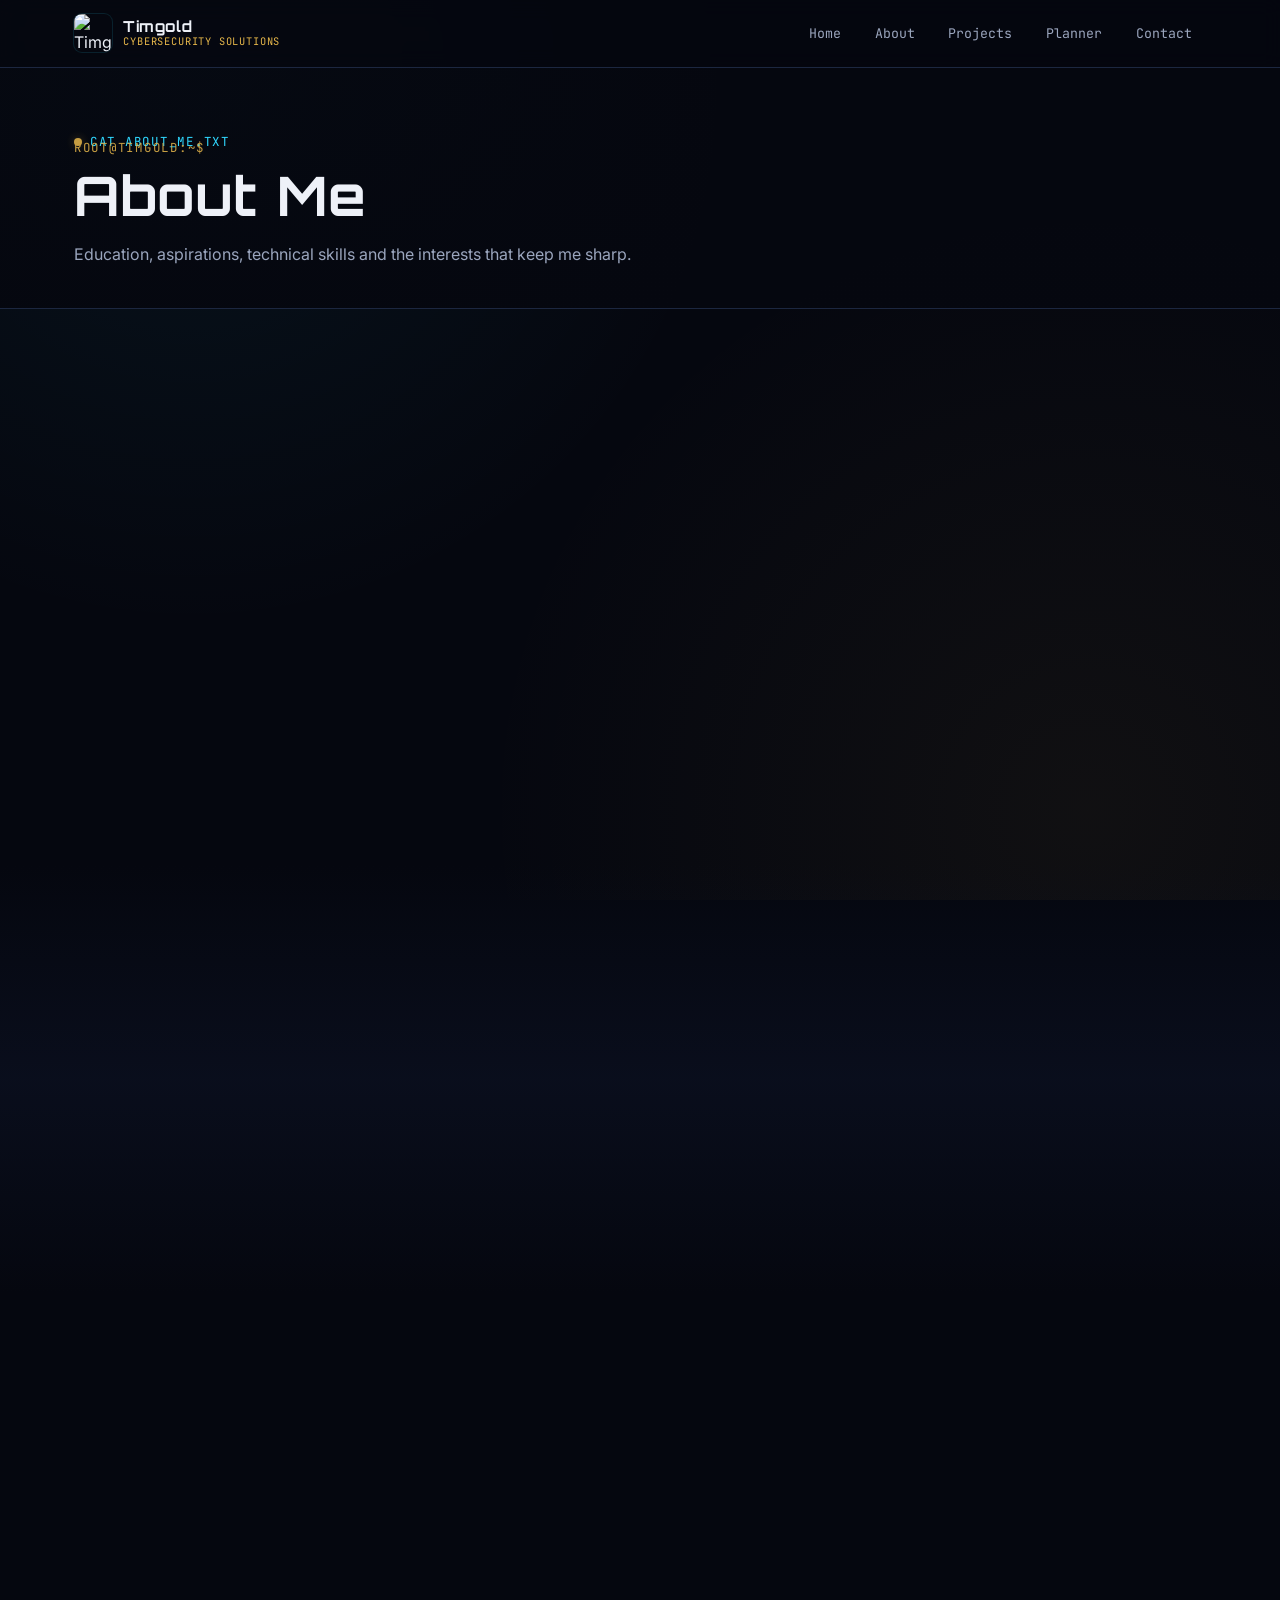
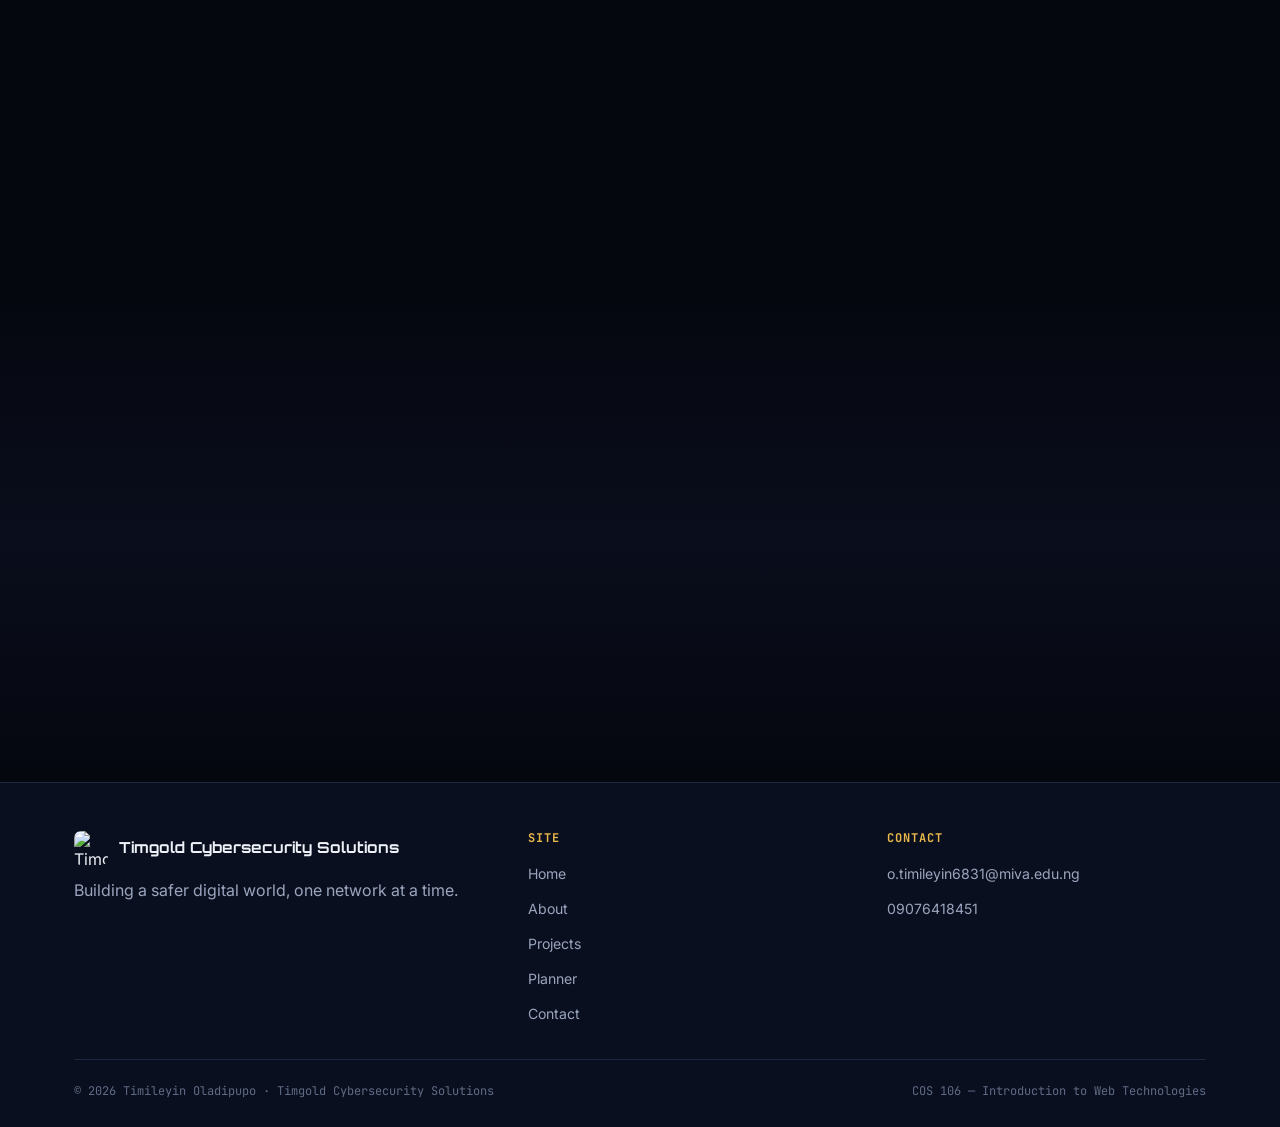
==== about.html @ 7db01d75 "Rename about_1.html to about.html" ====
<!DOCTYPE html>
<html lang="en">
<head>
  <meta charset="UTF-8">
  <meta name="viewport" content="width=device-width, initial-scale=1.0">
  <title>About Me | Timileyin Oladipupo</title>
  <meta name="description" content="Educational background, career aspirations, technical skills and interests of Timileyin Oladipupo.">
  <link rel="stylesheet" href="style.css">
</head>
<body>

  <header class="site-header">
    <nav class="navbar" aria-label="Primary navigation">
      <a href="index.html" class="brand">
        <img src="169227.png" alt="Timgold Cybersecurity Solutions logo">
        <span class="brand-text">
          <strong>Timgold</strong>
          <span>CYBERSECURITY SOLUTIONS</span>
        </span>
      </a>
      <button class="nav-toggle" aria-label="Toggle navigation menu" aria-expanded="false">
        <span></span><span></span><span></span>
      </button>
      <ul class="nav-links">
        <li><a href="index.html">Home</a></li>
        <li><a href="about.html">About</a></li>
        <li><a href="projects.html">Projects</a></li>
        <li><a href="planner.html">Planner</a></li>
        <li><a href="contact.html">Contact</a></li>
      </ul>
    </nav>
  </header>

  <main>

    <section class="page-header">
      <div class="container">
        <p class="eyebrow prompt">cat about_me.txt</p>
        <h1>About Me</h1>
        <p>Education, aspirations, technical skills and the interests that keep me sharp.</p>
      </div>
    </section>

    <!-- ============================= EDUCATION ============================= -->
    <section class="section">
      <div class="container bio-grid">
        <div class="reveal">
          <p class="eyebrow">Background</p>
          <h2>Educational Journey</h2>
          <p>Every certificate and classroom hour has been building toward one goal: mastering the defence of digital systems.</p>
        </div>

        <div class="timeline reveal">
          <div class="timeline-item">
            <span class="date mono">Current</span>
            <h4>Undergraduate — Cybersecurity</h4>
            <p>Studying advanced topics in network defense, system security, digital forensics, and secure system design at university level.</p>
          </div>
          <div class="timeline-item">
            <span class="date mono">Completed</span>
            <h4>Ordinary National Diploma (OND) — Networking and System Security</h4>
            <p>Built a strong foundation in network configuration, system administration, and core security principles before advancing to undergraduate study.</p>
          </div>
          <div class="timeline-item">
            <span class="date mono">Ongoing</span>
            <h4>Independent Practice — Timgold Cybersecurity Solutions</h4>
            <p>Running a personal lab environment to test intrusion detection setups, harden network topologies, and practice ethical hacking techniques.</p>
          </div>
        </div>
      </div>
    </section>

    <!-- ============================= ASPIRATIONS ============================= -->
    <section class="section section-alt">
      <div class="container">
        <div class="card reveal" style="max-width: 820px; margin-inline: auto; text-align:center;">
          <p class="eyebrow" style="justify-content:center;">Looking Ahead</p>
          <h2>Career Aspirations</h2>
          <p>
            My goal is to become a trusted security analyst and network defense specialist — someone
            organisations call on to identify vulnerabilities before attackers do. I'm working toward
            roles in security operations centres (SOCs), penetration testing, and enterprise network
            hardening, with Timgold Cybersecurity Solutions serving as my proving ground for real-world,
            practical skill-building along the way.
          </p>
        </div>
      </div>
    </section>

    <!-- ============================= SKILLS ============================= -->
    <section class="section">
      <div class="container">
        <div class="section-head reveal">
          <p class="eyebrow">Capabilities</p>
          <h2>Technical Skills</h2>
        </div>

        <div class="skill-list reveal" style="max-width: 720px; margin-inline:auto;">
          <div class="skill-row">
            <div class="skill-label"><span>Network Defense</span><span>90%</span></div>
            <div class="skill-track"><div class="skill-fill" data-value="90"></div></div>
          </div>
          <div class="skill-row">
            <div class="skill-label"><span>System Security</span><span>85%</span></div>
            <div class="skill-track"><div class="skill-fill" data-value="85"></div></div>
          </div>
          <div class="skill-row">
            <div class="skill-label"><span>Packet Analysis</span><span>80%</span></div>
            <div class="skill-track"><div class="skill-fill" data-value="80"></div></div>
          </div>
          <div class="skill-row">
            <div class="skill-label"><span>Python</span><span>70%</span></div>
            <div class="skill-track"><div class="skill-fill" data-value="70"></div></div>
          </div>
          <div class="skill-row">
            <div class="skill-label"><span>Network Configuration</span><span>88%</span></div>
            <div class="skill-track"><div class="skill-fill" data-value="88"></div></div>
          </div>
          <div class="skill-row">
            <div class="skill-label"><span>Basic Web Development</span><span>60%</span></div>
            <div class="skill-track"><div class="skill-fill" data-value="60"></div></div>
          </div>
        </div>
      </div>
    </section>

    <!-- ============================= INTERESTS ============================= -->
    <section class="section section-alt">
      <div class="container">
        <div class="section-head reveal">
          <p class="eyebrow">Off The Clock</p>
          <h2>Hobbies &amp; Interests</h2>
          <p>The pursuits that keep my problem-solving instincts sharp outside of coursework.</p>
        </div>

        <div class="interest-grid reveal">
          <div class="interest-card">
            <div class="icon">🚩</div>
            <h4>CTF Challenges</h4>
            <p>Solving Capture-The-Flag puzzles to sharpen exploitation and forensics skills.</p>
          </div>
          <div class="interest-card">
            <div class="icon">🛡️</div>
            <h4>Ethical Hacking</h4>
            <p>Practicing authorized penetration testing on lab environments.</p>
          </div>
          <div class="interest-card">
            <div class="icon">🎮</div>
            <h4>Tech Gaming</h4>
            <p>Strategy and simulation games that reward systems thinking.</p>
          </div>
        </div>
      </div>
    </section>

  </main>

  <footer class="site-footer">
    <div class="container">
      <div class="footer-grid">
        <div class="footer-col">
          <div class="footer-brand">
            <img src="169227.png" alt="Timgold Cybersecurity Solutions logo">
            <strong>Timgold Cybersecurity Solutions</strong>
          </div>
          <p>Building a safer digital world, one network at a time.</p>
        </div>
        <div class="footer-col">
          <h4>Site</h4>
          <ul>
            <li><a href="index.html">Home</a></li>
            <li><a href="about.html">About</a></li>
            <li><a href="projects.html">Projects</a></li>
            <li><a href="planner.html">Planner</a></li>
            <li><a href="contact.html">Contact</a></li>
          </ul>
        </div>
        <div class="footer-col">
          <h4>Contact</h4>
          <ul>
            <li><a href="mailto:o.timileyin6831@miva.edu.ng">o.timileyin6831@miva.edu.ng</a></li>
            <li><a href="tel:09076418451">09076418451</a></li>
          </ul>
        </div>
      </div>
      <div class="footer-bottom">
        <span>&copy; 2026 Timileyin Oladipupo · Timgold Cybersecurity Solutions</span>
        <span>COS 106 — Introduction to Web Technologies</span>
      </div>
    </div>
  </footer>

  <script src="script.js"></script>
</body>
</html>
---- style.css ----
/* ==========================================================================
   TIMGOLD CYBERSECURITY SOLUTIONS — Unified Stylesheet
   Design system: Deep Tech Dark Theme (Navy / Gold / Neon Blue)
   ========================================================================== */

@import url('https://fonts.googleapis.com/css2?family=Orbitron:wght@600;700;800&family=Inter:wght@400;500;600;700&family=JetBrains+Mono:wght@400;500;600&display=swap');

/* --------------------------------------------------------------------------
   1. DESIGN TOKENS
   -------------------------------------------------------------------------- */
:root {
  /* Core palette */
  --bg-deepest:      #05070f;
  --bg-navy:          #0a0f1f;
  --bg-navy-alt:      #0d1428;
  --bg-panel:         #101830;
  --bg-panel-hover:   #141d3a;
  --border-line:      #1c2740;
  --border-line-soft:  rgba(47, 216, 255, 0.12);

  /* Accents */
  --gold:            #e8b84b;
  --gold-bright:     #ffd873;
  --gold-dim:        #8a6e2c;
  --neon-blue:       #2fd8ff;
  --neon-blue-dim:   #1690b8;
  --neon-blue-glow:  rgba(47, 216, 255, 0.35);
  --gold-glow:       rgba(232, 184, 75, 0.35);

  /* Text */
  --text-primary:    #eef1f8;
  --text-secondary:  #9aa5bd;
  --text-muted:      #5f6b85;

  /* Status */
  --success:         #3ddc97;
  --error:           #ff6b6b;

  /* Typography */
  --font-display: 'Orbitron', sans-serif;
  --font-body:    'Inter', -apple-system, BlinkMacSystemFont, sans-serif;
  --font-mono:    'JetBrains Mono', monospace;

  /* Layout */
  --max-width: 1180px;
  --radius-sm: 6px;
  --radius-md: 10px;
  --radius-lg: 16px;
  --transition-fast: 0.18s ease;
  --transition-mid: 0.35s cubic-bezier(0.22, 1, 0.36, 1);
}

/* --------------------------------------------------------------------------
   2. RESET & BASE
   -------------------------------------------------------------------------- */
*, *::before, *::after { box-sizing: border-box; margin: 0; padding: 0; }

html { scroll-behavior: smooth; }

body {
  background-color: var(--bg-deepest);
  color: var(--text-primary);
  font-family: var(--font-body);
  line-height: 1.6;
  min-height: 100vh;
  display: flex;
  flex-direction: column;
  background-image:
    radial-gradient(circle at 15% 10%, rgba(47, 216, 255, 0.06), transparent 40%),
    radial-gradient(circle at 85% 90%, rgba(232, 184, 75, 0.05), transparent 45%);
  background-attachment: fixed;
}

img { max-width: 100%; display: block; }

a { color: inherit; text-decoration: none; }

ul, ol { list-style: none; }

h1, h2, h3, h4 {
  font-family: var(--font-display);
  letter-spacing: 0.02em;
  line-height: 1.25;
}

h1 { font-size: clamp(2rem, 5vw, 3.4rem); }
h2 { font-size: clamp(1.5rem, 3.2vw, 2.2rem); }
h3 { font-size: clamp(1.1rem, 2vw, 1.4rem); }

p { color: var(--text-secondary); }

.mono { font-family: var(--font-mono); }

.eyebrow {
  font-family: var(--font-mono);
  font-size: 0.78rem;
  letter-spacing: 0.14em;
  text-transform: uppercase;
  color: var(--neon-blue);
  display: inline-flex;
  align-items: center;
  gap: 0.5rem;
  margin-bottom: 0.8rem;
}

.eyebrow::before {
  content: '';
  width: 8px;
  height: 8px;
  border-radius: 50%;
  background: var(--gold);
  box-shadow: 0 0 8px var(--gold-glow);
  animation: pulse-dot 2.2s infinite ease-in-out;
}

@keyframes pulse-dot {
  0%, 100% { opacity: 1; transform: scale(1); }
  50% { opacity: 0.5; transform: scale(0.7); }
}

.prompt::before {
  content: 'root@timgold:~$ ';
  color: var(--gold);
  opacity: 0.85;
}

.container {
  width: 100%;
  max-width: var(--max-width);
  margin-inline: auto;
  padding-inline: 1.5rem;
}

.section {
  padding: 5rem 0;
  position: relative;
}

.section-alt {
  background: linear-gradient(180deg, transparent, rgba(16, 24, 48, 0.4), transparent);
}

.section-head {
  margin-bottom: 2.75rem;
  text-align: center;
}

.section-head p {
  max-width: 620px;
  margin-inline: auto;
}

/* --------------------------------------------------------------------------
   3. BUTTONS
   -------------------------------------------------------------------------- */
.btn {
  display: inline-flex;
  align-items: center;
  gap: 0.6rem;
  font-family: var(--font-mono);
  font-size: 0.85rem;
  font-weight: 500;
  letter-spacing: 0.03em;
  padding: 0.85rem 1.7rem;
  border-radius: var(--radius-sm);
  border: 1px solid transparent;
  cursor: pointer;
  transition: transform var(--transition-fast), box-shadow var(--transition-fast), background var(--transition-fast), border-color var(--transition-fast), color var(--transition-fast);
  white-space: nowrap;
}

.btn:active { transform: translateY(1px); }

.btn-primary {
  background: linear-gradient(135deg, var(--gold), var(--gold-bright));
  color: #16110a;
}

.btn-primary:hover {
  box-shadow: 0 0 22px var(--gold-glow);
  transform: translateY(-2px);
}

.btn-outline {
  background: transparent;
  border-color: var(--neon-blue-dim);
  color: var(--neon-blue);
}

.btn-outline:hover {
  border-color: var(--neon-blue);
  box-shadow: 0 0 18px var(--neon-blue-glow);
  transform: translateY(-2px);
}

.btn-ghost {
  background: rgba(255, 255, 255, 0.03);
  border-color: var(--border-line);
  color: var(--text-secondary);
}

.btn-ghost:hover {
  color: var(--text-primary);
  border-color: var(--text-muted);
}

.btn-block { width: 100%; justify-content: center; }
.btn-sm { padding: 0.5rem 1rem; font-size: 0.75rem; }

/* --------------------------------------------------------------------------
   4. NAVIGATION
   -------------------------------------------------------------------------- */
.site-header {
  position: sticky;
  top: 0;
  z-index: 100;
  background: rgba(5, 7, 15, 0.85);
  backdrop-filter: blur(10px);
  border-bottom: 1px solid var(--border-line);
}

.navbar {
  max-width: var(--max-width);
  margin-inline: auto;
  padding: 0.9rem 1.5rem;
  display: flex;
  align-items: center;
  justify-content: space-between;
  gap: 1rem;
  position: relative;
}

.brand {
  display: flex;
  align-items: center;
  gap: 0.7rem;
}

.brand img {
  width: 38px;
  height: 38px;
  border-radius: 8px;
  object-fit: cover;
  box-shadow: 0 0 0 1px var(--border-line-soft);
}

.brand-text {
  display: flex;
  flex-direction: column;
  line-height: 1.1;
}

.brand-text strong {
  font-family: var(--font-display);
  font-size: 0.95rem;
  color: var(--text-primary);
  letter-spacing: 0.03em;
}

.brand-text span {
  font-family: var(--font-mono);
  font-size: 0.65rem;
  color: var(--gold);
  letter-spacing: 0.08em;
}

.nav-toggle {
  display: none;
  background: none;
  border: 1px solid var(--border-line);
  border-radius: var(--radius-sm);
  color: var(--text-primary);
  width: 42px;
  height: 38px;
  cursor: pointer;
  flex-direction: column;
  align-items: center;
  justify-content: center;
  gap: 4px;
}

.nav-toggle span {
  width: 18px;
  height: 2px;
  background: var(--neon-blue);
  transition: transform var(--transition-fast), opacity var(--transition-fast);
}

.nav-links {
  display: flex;
  align-items: center;
  gap: 0.3rem;
  font-family: var(--font-mono);
  font-size: 0.83rem;
}

.nav-links a {
  padding: 0.5rem 0.9rem;
  border-radius: var(--radius-sm);
  color: var(--text-secondary);
  position: relative;
  transition: color var(--transition-fast), background var(--transition-fast);
}

.nav-links a:hover {
  color: var(--text-primary);
  background: rgba(47, 216, 255, 0.06);
}

.nav-links a.active {
  color: var(--neon-blue);
}

.nav-links a.active::after {
  content: '';
  position: absolute;
  left: 0.9rem;
  right: 0.9rem;
  bottom: 0.15rem;
  height: 2px;
  background: linear-gradient(90deg, var(--neon-blue), var(--gold));
  border-radius: 2px;
}

/* --------------------------------------------------------------------------
   5. HERO
   -------------------------------------------------------------------------- */
.hero {
  position: relative;
  overflow: hidden;
  padding: 4.5rem 0 5rem;
  border-bottom: 1px solid var(--border-line);
}

.hero-bg {
  position: absolute;
  inset: 0;
  background-image:
    linear-gradient(180deg, rgba(5,7,15,0.75), rgba(5,7,15,0.94) 70%, var(--bg-deepest) 100%),
    url('169229.png');
  background-size: cover;
  background-position: center;
  opacity: 0.9;
  z-index: 0;
}

.hero-inner {
  position: relative;
  z-index: 1;
  display: grid;
  grid-template-columns: 1.15fr 0.85fr;
  gap: 3rem;
  align-items: center;
}

.hero h1 {
  margin-bottom: 1.1rem;
}

.hero h1 .accent { color: var(--gold); }
.hero h1 .accent-blue { color: var(--neon-blue); }

.hero-lead {
  font-size: 1.05rem;
  max-width: 540px;
  margin-bottom: 2rem;
}

.hero-actions {
  display: flex;
  gap: 1rem;
  flex-wrap: wrap;
}

.hero-photo-wrap {
  position: relative;
  justify-self: center;
}

.hero-photo-frame {
  width: min(320px, 100%);
  aspect-ratio: 4 / 5;
  border-radius: var(--radius-lg);
  padding: 6px;
  background: linear-gradient(160deg, var(--gold), var(--neon-blue-dim));
  box-shadow: 0 20px 60px rgba(0,0,0,0.55);
}

.hero-photo-frame img {
  width: 100%;
  height: 100%;
  object-fit: cover;
  border-radius: calc(var(--radius-lg) - 6px);
  background: var(--bg-panel);
}

.hero-tag {
  position: absolute;
  bottom: -14px;
  left: 50%;
  transform: translateX(-50%);
  background: var(--bg-panel);
  border: 1px solid var(--border-line-soft);
  padding: 0.5rem 1.1rem;
  border-radius: 999px;
  font-family: var(--font-mono);
  font-size: 0.72rem;
  color: var(--neon-blue);
  white-space: nowrap;
  box-shadow: 0 6px 20px rgba(0,0,0,0.4);
}

/* --------------------------------------------------------------------------
   6. CARDS / GRIDS
   -------------------------------------------------------------------------- */
.card {
  background: var(--bg-panel);
  border: 1px solid var(--border-line);
  border-radius: var(--radius-md);
  padding: 1.8rem;
  transition: transform var(--transition-mid), border-color var(--transition-fast), box-shadow var(--transition-mid);
}

.card:hover {
  transform: translateY(-6px);
  border-color: var(--neon-blue-dim);
  box-shadow: 0 16px 40px rgba(0,0,0,0.4), 0 0 0 1px var(--border-line-soft);
}

.grid-2 { display: grid; grid-template-columns: repeat(2, 1fr); gap: 1.6rem; }
.grid-3 { display: grid; grid-template-columns: repeat(3, 1fr); gap: 1.6rem; }
.grid-4 { display: grid; grid-template-columns: repeat(4, 1fr); gap: 1.4rem; }

/* Bio / About */
.bio-grid {
  display: grid;
  grid-template-columns: 0.9fr 1.1fr;
  gap: 3rem;
  align-items: start;
}

.timeline {
  border-left: 2px solid var(--border-line);
  padding-left: 1.6rem;
  display: flex;
  flex-direction: column;
  gap: 1.8rem;
}

.timeline-item { position: relative; }

.timeline-item::before {
  content: '';
  position: absolute;
  left: -1.85rem;
  top: 0.3rem;
  width: 10px;
  height: 10px;
  border-radius: 50%;
  background: var(--gold);
  box-shadow: 0 0 10px var(--gold-glow);
}

.timeline-item .date {
  font-family: var(--font-mono);
  font-size: 0.75rem;
  color: var(--neon-blue);
  letter-spacing: 0.05em;
}

.timeline-item h4 { margin: 0.3rem 0 0.3rem; }

/* Skills */
.skill-list { display: flex; flex-direction: column; gap: 1.3rem; }

.skill-row .skill-label {
  display: flex;
  justify-content: space-between;
  font-family: var(--font-mono);
  font-size: 0.8rem;
  margin-bottom: 0.4rem;
  color: var(--text-secondary);
}

.skill-track {
  height: 8px;
  border-radius: 999px;
  background: var(--bg-navy-alt);
  border: 1px solid var(--border-line);
  overflow: hidden;
}

.skill-fill {
  height: 100%;
  border-radius: 999px;
  background: linear-gradient(90deg, var(--neon-blue-dim), var(--neon-blue));
  width: 0%;
  transition: width 1.1s cubic-bezier(0.22, 1, 0.36, 1);
  box-shadow: 0 0 10px var(--neon-blue-glow);
}

.interest-grid { display: grid; grid-template-columns: repeat(3, 1fr); gap: 1.2rem; margin-top: 1rem; }

.interest-card {
  text-align: center;
  padding: 1.6rem 1rem;
  border: 1px dashed var(--border-line);
  border-radius: var(--radius-md);
  transition: border-color var(--transition-fast), transform var(--transition-fast);
}

.interest-card:hover { border-color: var(--gold-dim); transform: translateY(-4px); }

.interest-card .icon { font-size: 1.8rem; margin-bottom: 0.6rem; }

/* Project Cards */
.project-card { display: flex; flex-direction: column; gap: 1rem; }

.project-thumb {
  width: 100%;
  aspect-ratio: 16 / 10;
  border-radius: var(--radius-sm);
  background: linear-gradient(135deg, var(--bg-navy-alt), var(--bg-panel-hover));
  border: 1px solid var(--border-line);
  display: flex;
  align-items: center;
  justify-content: center;
  position: relative;
  overflow: hidden;
}

.project-thumb::before {
  content: '';
  position: absolute;
  inset: 0;
  background-image:
    linear-gradient(rgba(47,216,255,0.06) 1px, transparent 1px),
    linear-gradient(90deg, rgba(47,216,255,0.06) 1px, transparent 1px);
  background-size: 22px 22px;
}

.project-thumb span {
  position: relative;
  font-family: var(--font-mono);
  font-size: 2.2rem;
  color: var(--neon-blue-dim);
  opacity: 0.7;
}

.project-tags { display: flex; flex-wrap: wrap; gap: 0.5rem; }

.tag {
  font-family: var(--font-mono);
  font-size: 0.68rem;
  padding: 0.28rem 0.65rem;
  border-radius: 999px;
  border: 1px solid var(--border-line);
  color: var(--text-secondary);
  letter-spacing: 0.03em;
}

.project-links { display: flex; gap: 0.8rem; margin-top: 0.4rem; }

/* --------------------------------------------------------------------------
   7. PLANNER
   -------------------------------------------------------------------------- */
.planner-stats {
  display: grid;
  grid-template-columns: repeat(3, 1fr);
  gap: 1.2rem;
  margin-bottom: 2rem;
}

.stat-card {
  background: var(--bg-panel);
  border: 1px solid var(--border-line);
  border-radius: var(--radius-md);
  padding: 1.2rem 1.4rem;
  text-align: center;
}

.stat-card .num {
  font-family: var(--font-display);
  font-size: 2rem;
  color: var(--gold);
}

.stat-card .label {
  font-family: var(--font-mono);
  font-size: 0.72rem;
  color: var(--text-secondary);
  letter-spacing: 0.06em;
  text-transform: uppercase;
}

.task-form {
  display: grid;
  grid-template-columns: 1.4fr 1fr 0.8fr auto;
  gap: 0.9rem;
  background: var(--bg-panel);
  border: 1px solid var(--border-line);
  padding: 1.4rem;
  border-radius: var(--radius-md);
  margin-bottom: 2rem;
  align-items: end;
}

.field { display: flex; flex-direction: column; gap: 0.4rem; }

.field label {
  font-family: var(--font-mono);
  font-size: 0.7rem;
  color: var(--text-muted);
  letter-spacing: 0.06em;
  text-transform: uppercase;
}

input, select, textarea {
  background: var(--bg-navy-alt);
  border: 1px solid var(--border-line);
  border-radius: var(--radius-sm);
  color: var(--text-primary);
  padding: 0.7rem 0.9rem;
  font-family: var(--font-body);
  font-size: 0.9rem;
  transition: border-color var(--transition-fast), box-shadow var(--transition-fast);
  width: 100%;
}

input:focus, select:focus, textarea:focus {
  outline: none;
  border-color: var(--neon-blue);
  box-shadow: 0 0 0 3px rgba(47, 216, 255, 0.12);
}

.task-columns {
  display: grid;
  grid-template-columns: 1fr 1fr;
  gap: 1.6rem;
}

.task-col {
  background: var(--bg-panel);
  border: 1px solid var(--border-line);
  border-radius: var(--radius-md);
  padding: 1.3rem;
  min-height: 220px;
}

.task-col h3 {
  display: flex;
  align-items: center;
  gap: 0.6rem;
  margin-bottom: 1rem;
  font-size: 1rem;
}

.task-col h3 .dot {
  width: 9px; height: 9px; border-radius: 50%;
}

.task-col.pending h3 .dot { background: var(--gold); box-shadow: 0 0 8px var(--gold-glow); }
.task-col.done h3 .dot { background: var(--success); box-shadow: 0 0 8px rgba(61,220,151,0.4); }

.task-list { display: flex; flex-direction: column; gap: 0.7rem; }

.task-item {
  display: flex;
  align-items: flex-start;
  gap: 0.8rem;
  background: var(--bg-navy-alt);
  border: 1px solid var(--border-line);
  border-radius: var(--radius-sm);
  padding: 0.8rem 0.9rem;
  animation: slide-in 0.3s ease;
}

@keyframes slide-in {
  from { opacity: 0; transform: translateY(-6px); }
  to { opacity: 1; transform: translateY(0); }
}

.task-item .check-btn {
  width: 20px;
  height: 20px;
  border-radius: 5px;
  border: 1px solid var(--border-line);
  background: transparent;
  flex-shrink: 0;
  margin-top: 0.15rem;
  cursor: pointer;
  color: var(--success);
  display: flex;
  align-items: center;
  justify-content: center;
  font-size: 0.7rem;
  transition: border-color var(--transition-fast), background var(--transition-fast);
}

.task-item .check-btn:hover { border-color: var(--success); }

.task-info { flex: 1; min-width: 0; }

.task-info .t-title {
  font-weight: 600;
  font-size: 0.92rem;
  word-break: break-word;
}

.task-info .t-meta {
  font-family: var(--font-mono);
  font-size: 0.7rem;
  color: var(--text-muted);
  margin-top: 0.25rem;
  display: flex;
  gap: 0.7rem;
  flex-wrap: wrap;
}

.priority-badge {
  padding: 0.1rem 0.5rem;
  border-radius: 999px;
  border: 1px solid var(--border-line);
}

.priority-high { color: var(--error); border-color: rgba(255,107,107,0.4); }
.priority-medium { color: var(--gold); border-color: var(--gold-dim); }
.priority-low { color: var(--neon-blue); border-color: var(--neon-blue-dim); }

.task-item.completed .t-title {
  text-decoration: line-through;
  color: var(--text-muted);
}

.task-item .del-btn {
  background: none;
  border: none;
  color: var(--text-muted);
  cursor: pointer;
  font-size: 1rem;
  padding: 0.2rem 0.4rem;
  border-radius: var(--radius-sm);
  transition: color var(--transition-fast), background var(--transition-fast);
}

.task-item .del-btn:hover { color: var(--error); background: rgba(255,107,107,0.08); }

.empty-state {
  text-align: center;
  color: var(--text-muted);
  font-family: var(--font-mono);
  font-size: 0.82rem;
  padding: 1.6rem 0.5rem;
}

/* --------------------------------------------------------------------------
   8. CONTACT FORM
   -------------------------------------------------------------------------- */
.contact-grid {
  display: grid;
  grid-template-columns: 1fr 1.2fr;
  gap: 3rem;
  align-items: start;
}

.contact-info-card {
  background: var(--bg-panel);
  border: 1px solid var(--border-line);
  border-radius: var(--radius-md);
  padding: 1.8rem;
  display: flex;
  flex-direction: column;
  gap: 1.4rem;
}

.info-row { display: flex; align-items: flex-start; gap: 0.9rem; }

.info-row .icon-box {
  width: 40px; height: 40px;
  border-radius: var(--radius-sm);
  background: rgba(47,216,255,0.08);
  border: 1px solid var(--border-line-soft);
  display: flex; align-items: center; justify-content: center;
  color: var(--neon-blue);
  flex-shrink: 0;
  font-family: var(--font-mono);
}

.info-row .label {
  font-family: var(--font-mono);
  font-size: 0.7rem;
  text-transform: uppercase;
  letter-spacing: 0.06em;
  color: var(--text-muted);
}

.info-row .value { color: var(--text-primary); font-weight: 500; }

.contact-form-panel {
  background: var(--bg-panel);
  border: 1px solid var(--border-line);
  border-radius: var(--radius-md);
  padding: 2rem;
}

.form-row { display: grid; grid-template-columns: 1fr 1fr; gap: 1rem; }

.field-error {
  font-family: var(--font-mono);
  font-size: 0.72rem;
  color: var(--error);
  min-height: 1rem;
  margin-top: 0.3rem;
  display: block;
}

input.invalid, textarea.invalid { border-color: var(--error); box-shadow: 0 0 0 3px rgba(255,107,107,0.1); }
input.valid, textarea.valid { border-color: var(--success); }

#formStatus {
  margin-top: 1.2rem;
  padding: 0.9rem 1.1rem;
  border-radius: var(--radius-sm);
  font-family: var(--font-mono);
  font-size: 0.85rem;
  display: none;
}

#formStatus.show { display: block; animation: slide-in 0.3s ease; }
#formStatus.success { background: rgba(61,220,151,0.08); border: 1px solid rgba(61,220,151,0.35); color: var(--success); }
#formStatus.error { background: rgba(255,107,107,0.08); border: 1px solid rgba(255,107,107,0.35); color: var(--error); }

/* --------------------------------------------------------------------------
   9. FOOTER
   -------------------------------------------------------------------------- */
.site-footer {
  margin-top: auto;
  border-top: 1px solid var(--border-line);
  background: var(--bg-navy);
  padding: 3rem 0 1.6rem;
}

.footer-grid {
  display: grid;
  grid-template-columns: 1.3fr 1fr 1fr;
  gap: 2.5rem;
  padding-bottom: 2rem;
}

.footer-brand { display: flex; align-items: center; gap: 0.7rem; margin-bottom: 0.8rem; }
.footer-brand img { width: 34px; height: 34px; border-radius: 7px; }
.footer-brand strong { font-family: var(--font-display); font-size: 0.95rem; }

.footer-col h4 {
  font-family: var(--font-mono);
  font-size: 0.75rem;
  text-transform: uppercase;
  letter-spacing: 0.08em;
  color: var(--gold);
  margin-bottom: 0.9rem;
}

.footer-col ul { display: flex; flex-direction: column; gap: 0.6rem; }
.footer-col a { color: var(--text-secondary); font-size: 0.88rem; transition: color var(--transition-fast); }
.footer-col a:hover { color: var(--neon-blue); }

.footer-bottom {
  border-top: 1px solid var(--border-line);
  padding-top: 1.4rem;
  display: flex;
  justify-content: space-between;
  align-items: center;
  flex-wrap: wrap;
  gap: 0.6rem;
  font-family: var(--font-mono);
  font-size: 0.75rem;
  color: var(--text-muted);
}

/* --------------------------------------------------------------------------
   10. PAGE HEADER (inner pages)
   -------------------------------------------------------------------------- */
.page-header {
  padding: 3.2rem 0 2.5rem;
  border-bottom: 1px solid var(--border-line);
  background:
    linear-gradient(180deg, rgba(5,7,15,0.8), rgba(5,7,15,0.95)),
    url('169229.png') center/cover;
}

.page-header .eyebrow { margin-bottom: 0.6rem; }
.page-header p { max-width: 600px; margin-top: 0.8rem; }

/* --------------------------------------------------------------------------
   11. UTILITIES / ANIMATIONS
   -------------------------------------------------------------------------- */
.reveal {
  opacity: 0;
  transform: translateY(16px);
  transition: opacity 0.6s ease, transform 0.6s ease;
}

.reveal.is-visible { opacity: 1; transform: translateY(0); }

@media (prefers-reduced-motion: reduce) {
  *, *::before, *::after {
    animation-duration: 0.001ms !important;
    animation-iteration-count: 1 !important;
    transition-duration: 0.001ms !important;
    scroll-behavior: auto !important;
  }
}

/* --------------------------------------------------------------------------
   12. RESPONSIVE
   -------------------------------------------------------------------------- */
@media (max-width: 960px) {
  .hero-inner { grid-template-columns: 1fr; }
  .hero-photo-wrap { order: -1; }
  .bio-grid { grid-template-columns: 1fr; }
  .grid-3 { grid-template-columns: repeat(2, 1fr); }
  .grid-4 { grid-template-columns: repeat(2, 1fr); }
  .contact-grid { grid-template-columns: 1fr; }
  .task-columns { grid-template-columns: 1fr; }
  .footer-grid { grid-template-columns: 1fr 1fr; }
  .interest-grid { grid-template-columns: repeat(2, 1fr); }
}

@media (max-width: 720px) {
  .nav-toggle { display: flex; }
  .nav-links {
    position: absolute;
    top: 100%;
    left: 0;
    right: 0;
    background: var(--bg-navy);
    border-bottom: 1px solid var(--border-line);
    flex-direction: column;
    align-items: stretch;
    padding: 0.8rem 1.2rem 1.2rem;
    display: none;
    gap: 0.2rem;
  }
  .nav-links.open { display: flex; }
  .nav-links a { padding: 0.8rem 0.6rem; }

  .task-form { grid-template-columns: 1fr; }
  .form-row { grid-template-columns: 1fr; }
  .planner-stats { grid-template-columns: 1fr 1fr; }
  .grid-2, .grid-3, .grid-4 { grid-template-columns: 1fr; }
  .footer-grid { grid-template-columns: 1fr; }
  .footer-bottom { flex-direction: column; text-align: center; }
  .interest-grid { grid-template-columns: 1fr; }
}

@media (max-width: 480px) {
  .section { padding: 3.2rem 0; }
  .hero { padding: 3rem 0 3.5rem; }
}
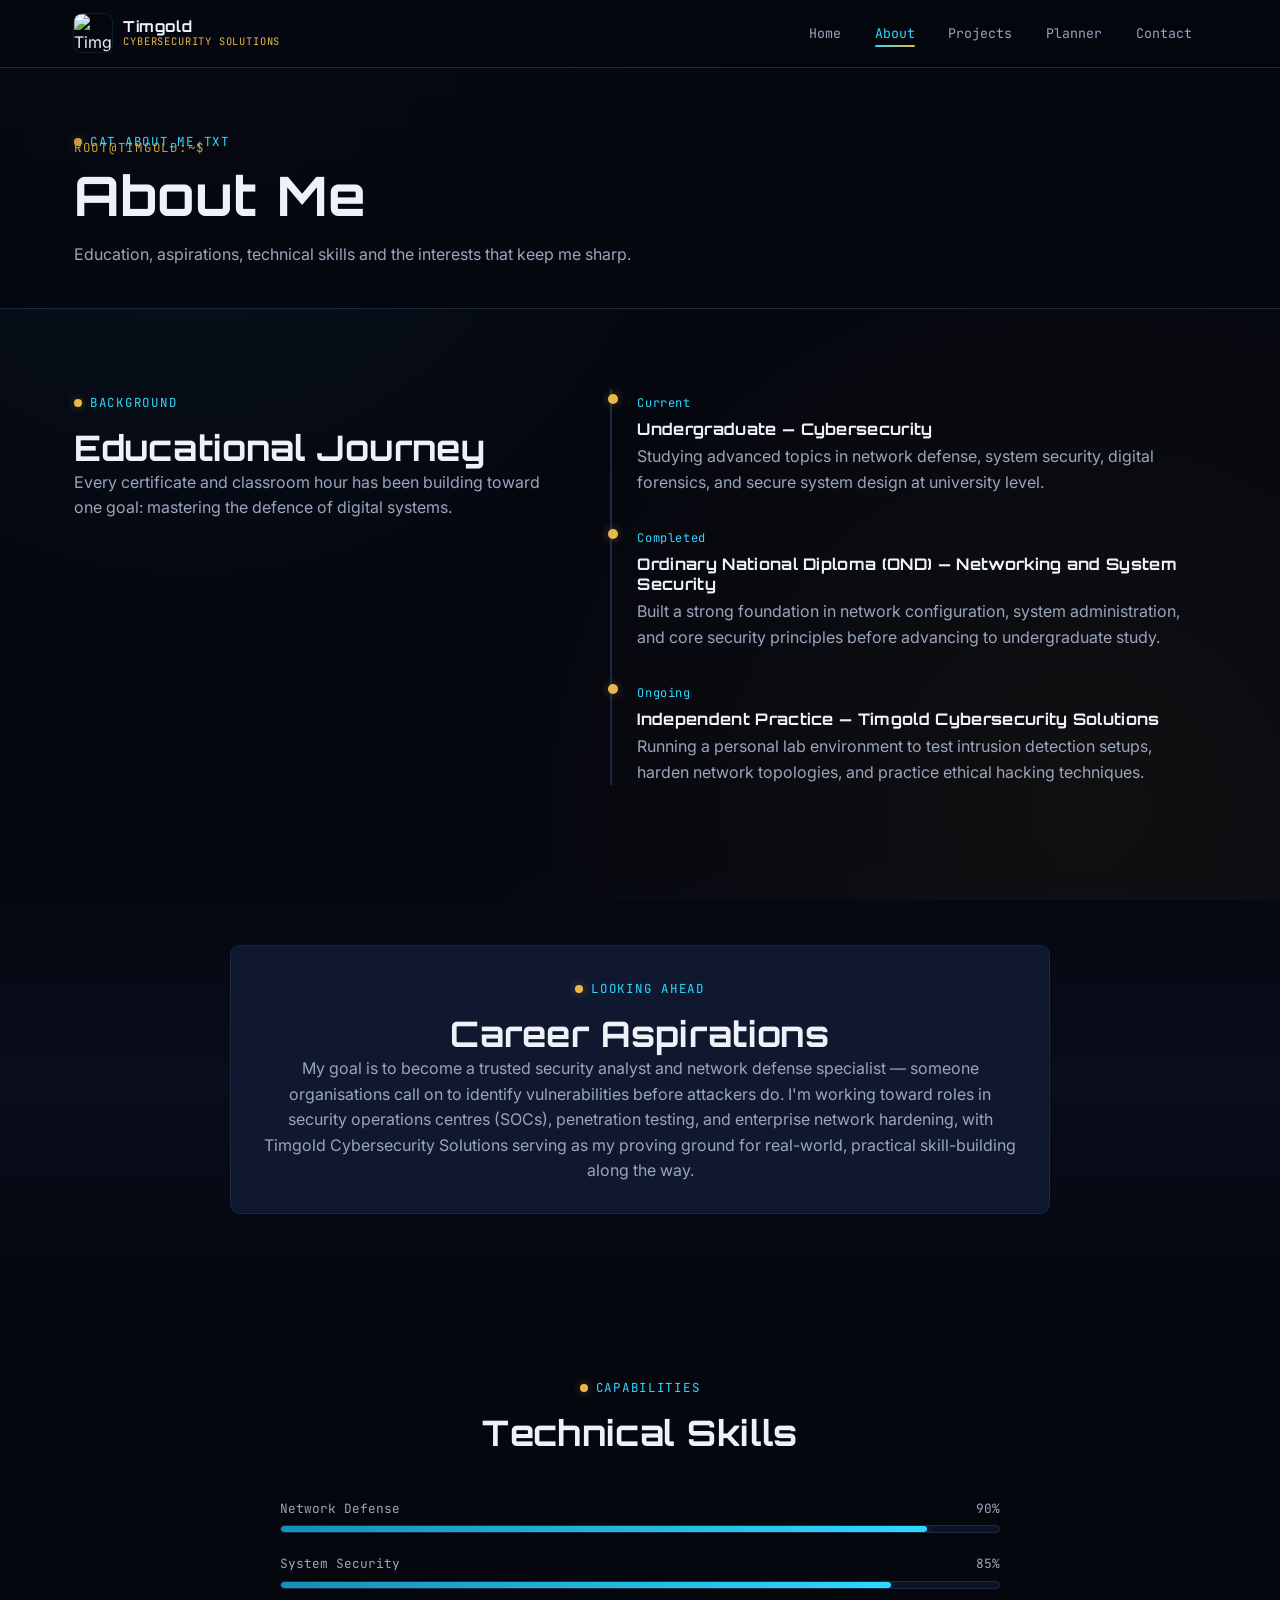
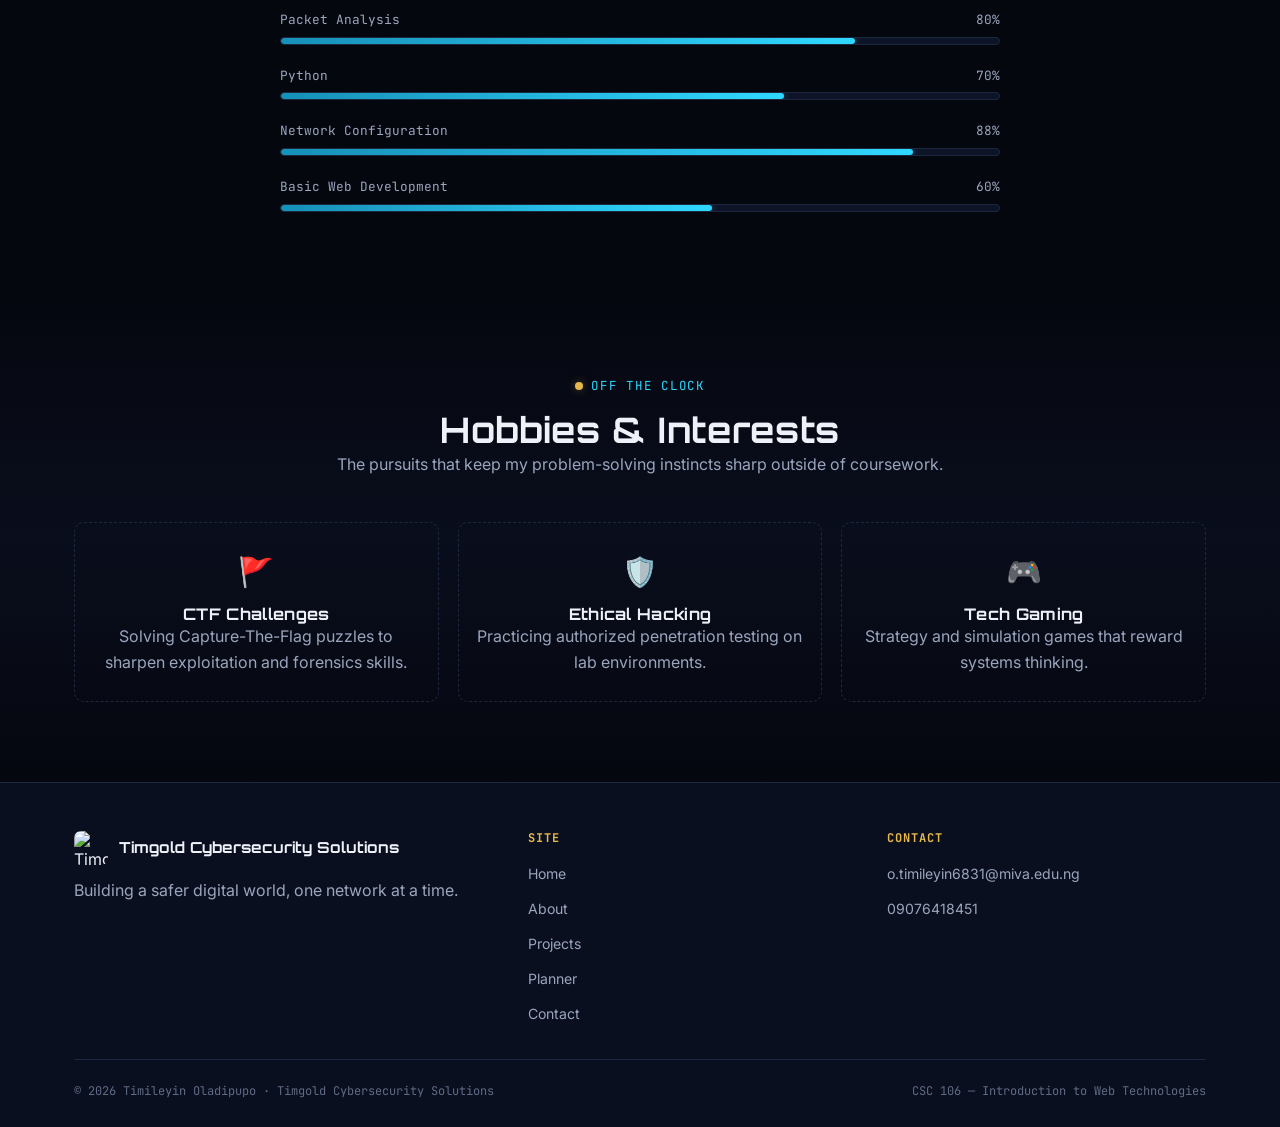
==== commit 1b3ac394: "Update logo image source and footer text" ====
--- a/about.html
+++ b/about.html
@@ -12,7 +12,7 @@
   <header class="site-header">
     <nav class="navbar" aria-label="Primary navigation">
       <a href="index.html" class="brand">
-        <img src="169227.png" alt="Timgold Cybersecurity Solutions logo">
+        <img src="images/logo.jpeg" alt="Timgold Cybersecurity Solutions logo">
         <span class="brand-text">
           <strong>Timgold</strong>
           <span>CYBERSECURITY SOLUTIONS</span>
@@ -160,7 +160,7 @@
       <div class="footer-grid">
         <div class="footer-col">
           <div class="footer-brand">
-            <img src="169227.png" alt="Timgold Cybersecurity Solutions logo">
+            <img src="images/logo.jpeg" alt="Timgold Cybersecurity Solutions logo">
             <strong>Timgold Cybersecurity Solutions</strong>
           </div>
           <p>Building a safer digital world, one network at a time.</p>
@@ -185,7 +185,7 @@
       </div>
       <div class="footer-bottom">
         <span>&copy; 2026 Timileyin Oladipupo · Timgold Cybersecurity Solutions</span>
-        <span>COS 106 — Introduction to Web Technologies</span>
+        <span>CSC 106 — Introduction to Web Technologies</span>
       </div>
     </div>
   </footer>
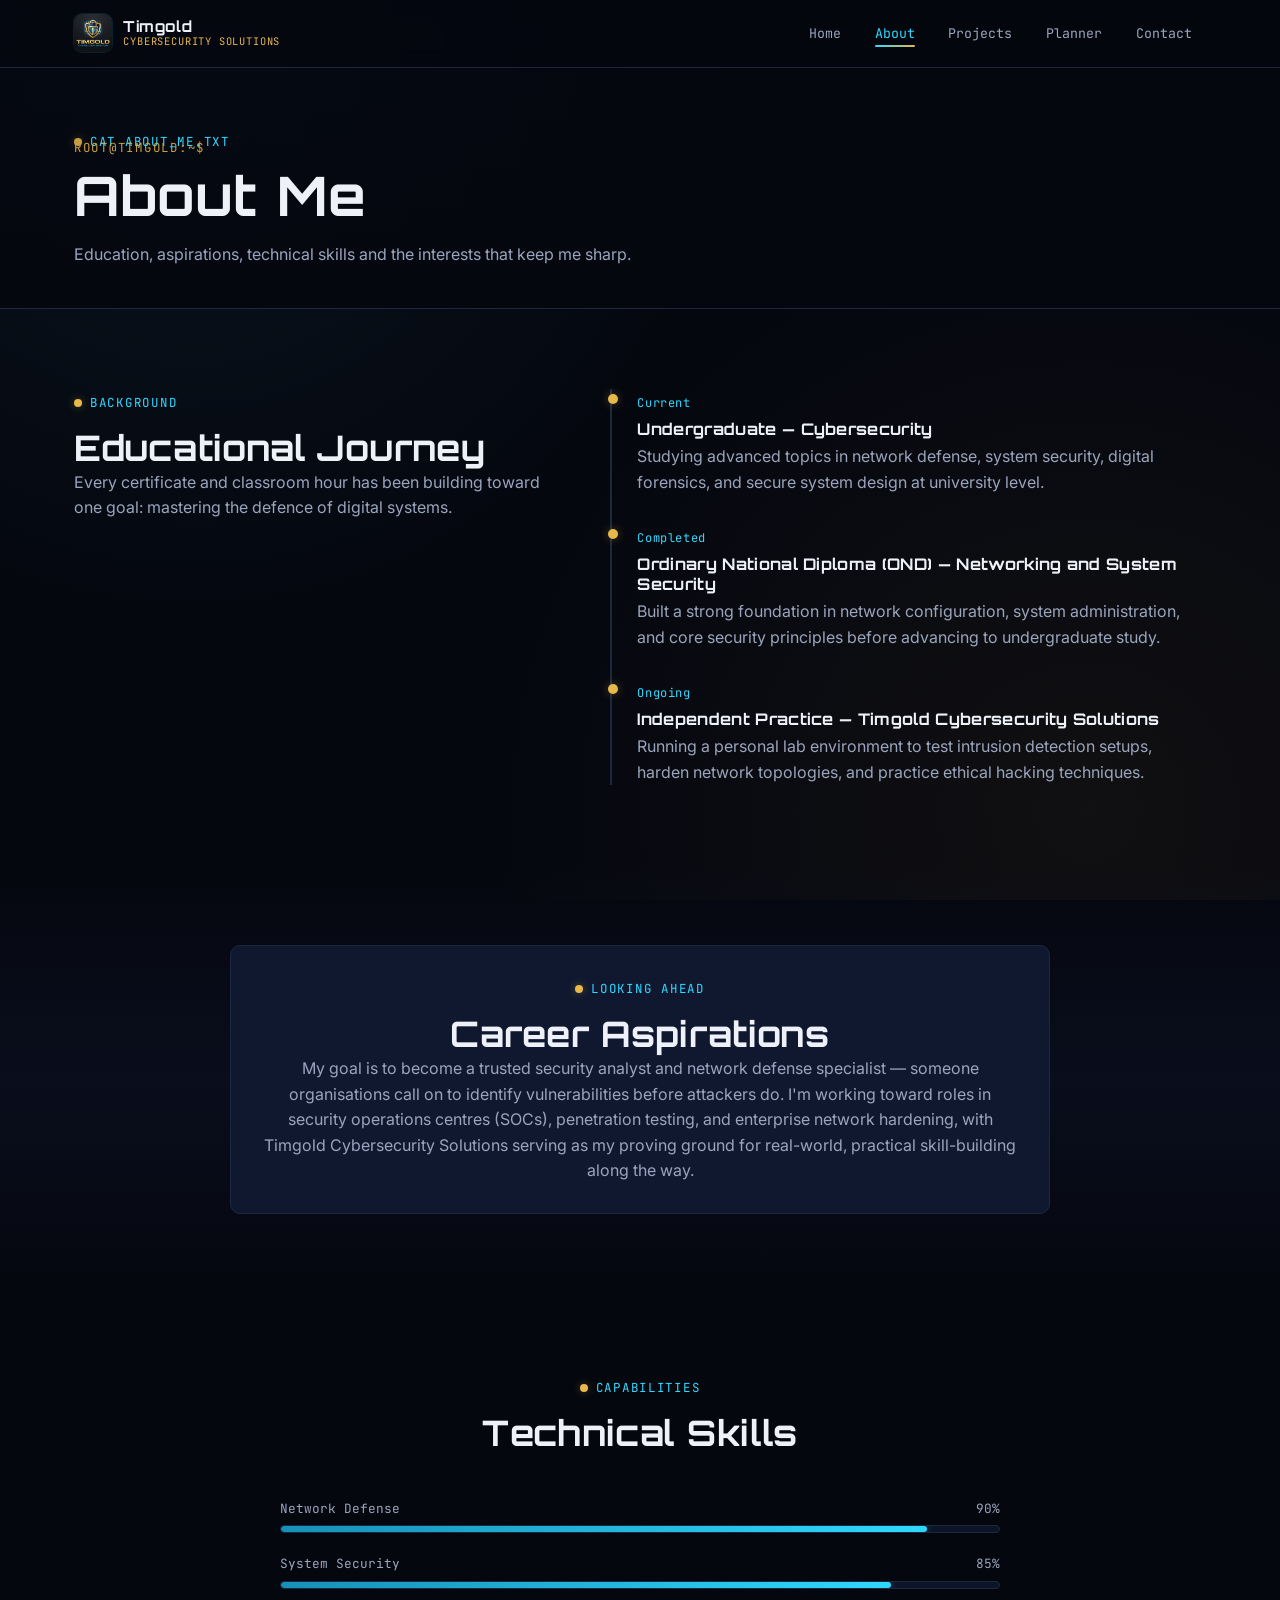
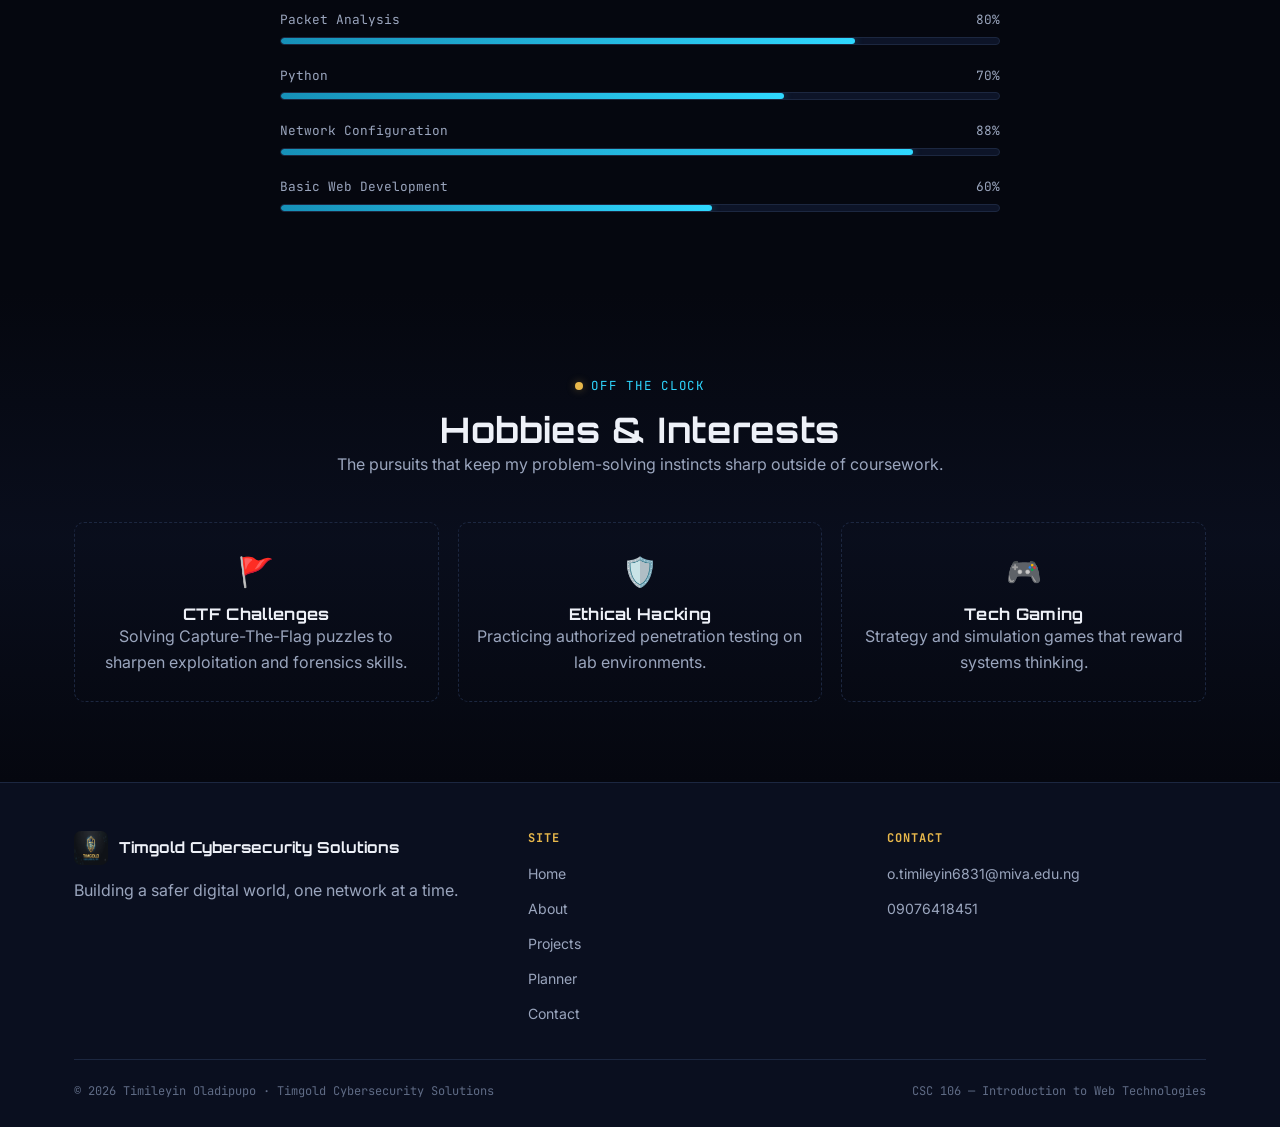
==== commit 6d83213c: "Update about.html" ====
--- a/about.html
+++ b/about.html
@@ -12,7 +12,7 @@
   <header class="site-header">
     <nav class="navbar" aria-label="Primary navigation">
       <a href="index.html" class="brand">
-        <img src="images/logo.jpeg" alt="Timgold Cybersecurity Solutions logo">
+        <img src="image/logo.jpeg" alt="Timgold Cybersecurity Solutions logo">
         <span class="brand-text">
           <strong>Timgold</strong>
           <span>CYBERSECURITY SOLUTIONS</span>
@@ -160,7 +160,7 @@
       <div class="footer-grid">
         <div class="footer-col">
           <div class="footer-brand">
-            <img src="images/logo.jpeg" alt="Timgold Cybersecurity Solutions logo">
+            <img src="image/logo.jpeg" alt="Timgold Cybersecurity Solutions logo">
             <strong>Timgold Cybersecurity Solutions</strong>
           </div>
           <p>Building a safer digital world, one network at a time.</p>
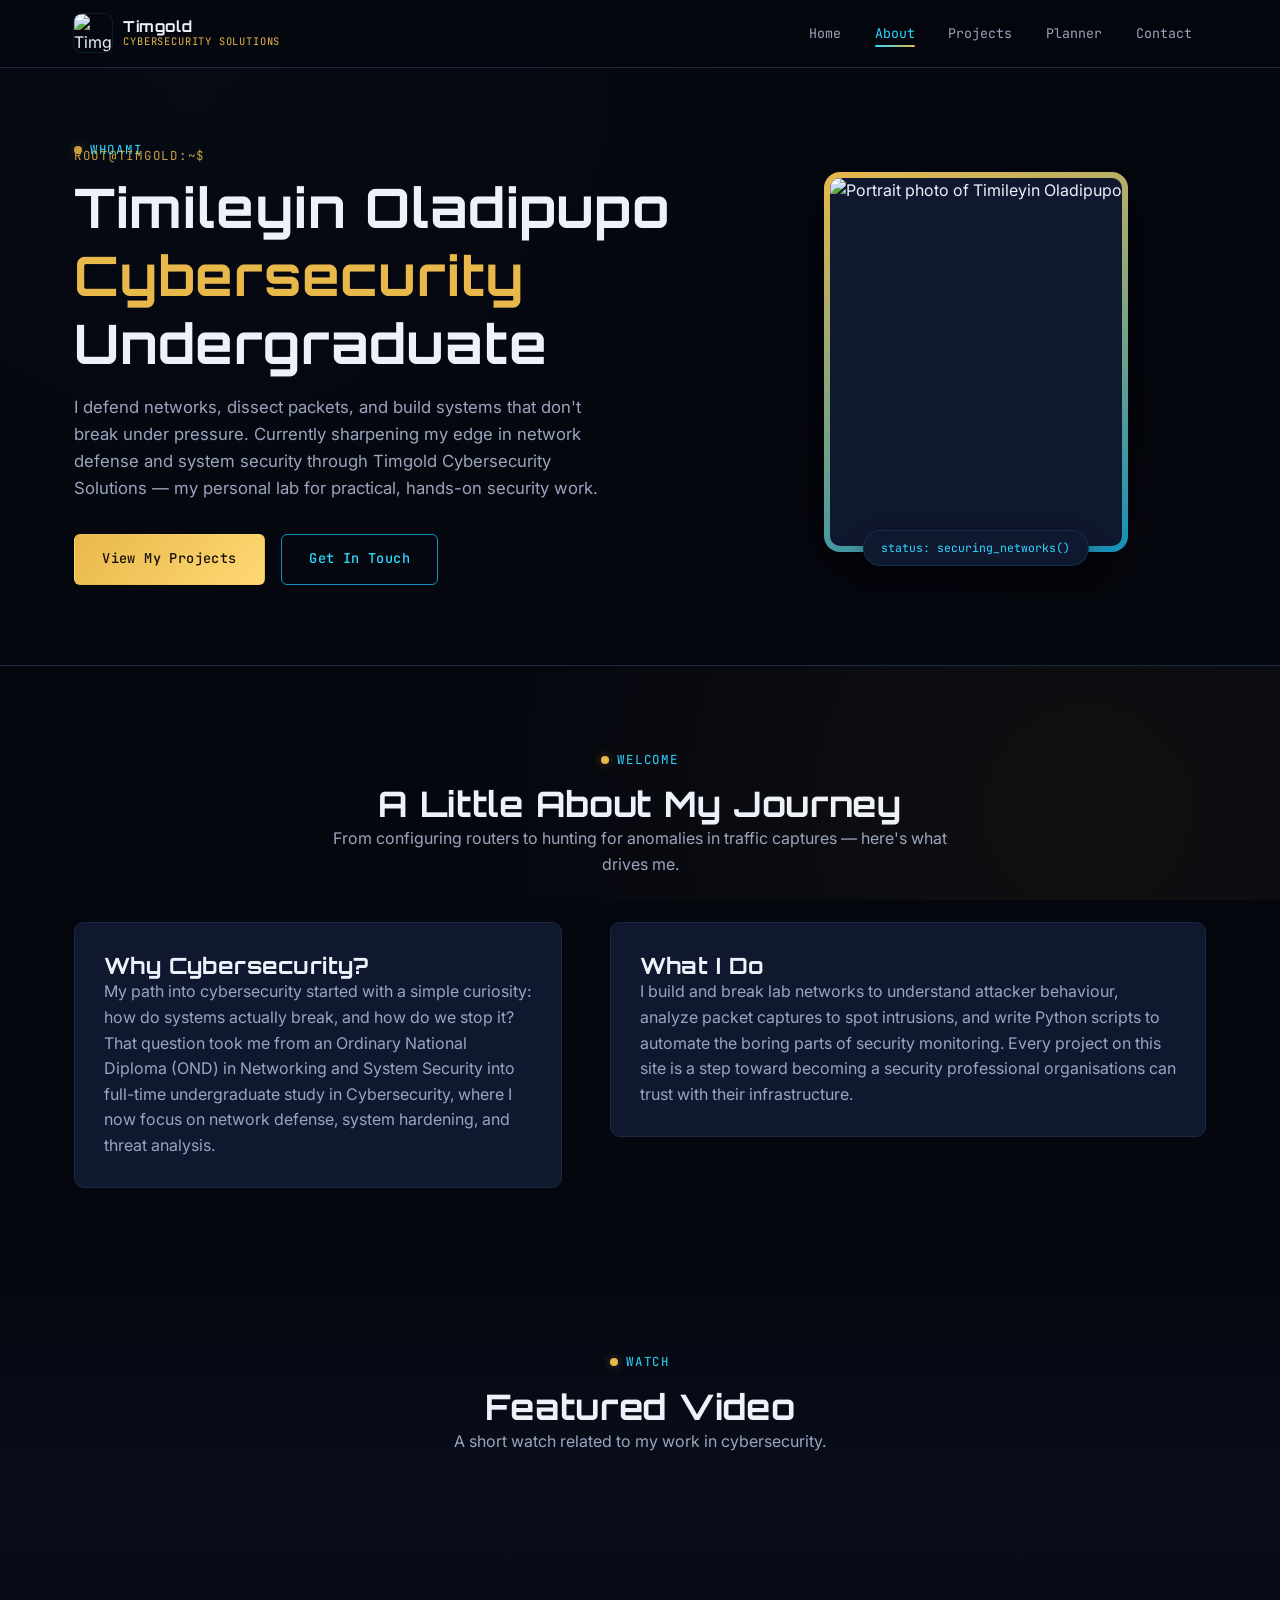
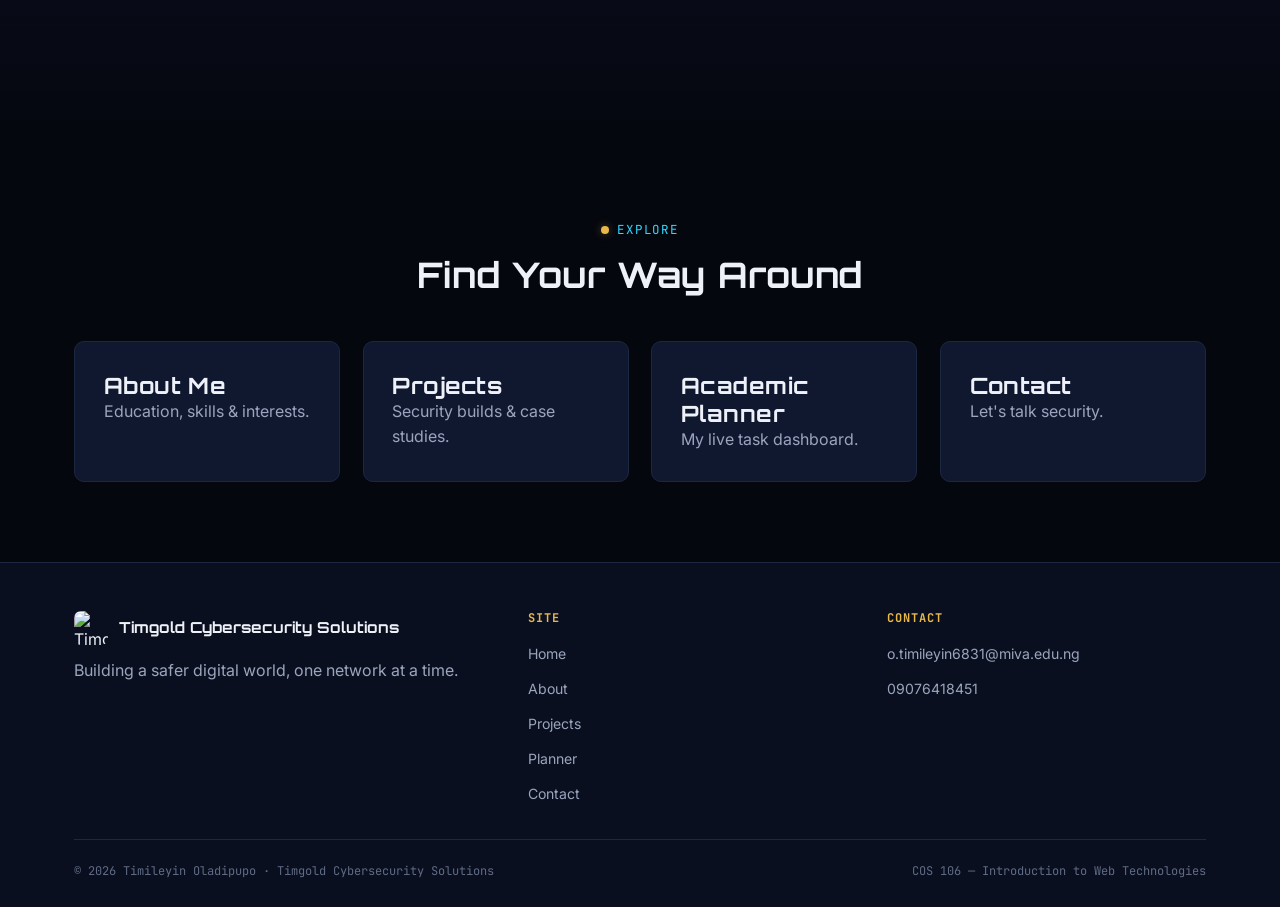
==== commit 26f71275: "Revise about.html for SEO and content updates Updated the title and meta description for better SEO " ====
--- a/about.html
+++ b/about.html
@@ -3,8 +3,8 @@
 <head>
   <meta charset="UTF-8">
   <meta name="viewport" content="width=device-width, initial-scale=1.0">
-  <title>About Me | Timileyin Oladipupo</title>
-  <meta name="description" content="Educational background, career aspirations, technical skills and interests of Timileyin Oladipupo.">
+  <title>Timileyin Oladipupo | Timgold Cybersecurity Solutions</title>
+  <meta name="description" content="Portfolio of Timileyin Oladipupo — Cybersecurity undergraduate specializing in network defense, packet analysis and system security.">
   <link rel="stylesheet" href="style.css">
 </head>
 <body>
@@ -12,7 +12,7 @@
   <header class="site-header">
     <nav class="navbar" aria-label="Primary navigation">
       <a href="index.html" class="brand">
-        <img src="image/logo.jpeg" alt="Timgold Cybersecurity Solutions logo">
+        <img src="169227.png" alt="Timgold Cybersecurity Solutions logo">
         <span class="brand-text">
           <strong>Timgold</strong>
           <span>CYBERSECURITY SOLUTIONS</span>
@@ -33,122 +33,113 @@
 
   <main>
 
-    <section class="page-header">
-      <div class="container">
-        <p class="eyebrow prompt">cat about_me.txt</p>
-        <h1>About Me</h1>
-        <p>Education, aspirations, technical skills and the interests that keep me sharp.</p>
-      </div>
-    </section>
-
-    <!-- ============================= EDUCATION ============================= -->
-    <section class="section">
-      <div class="container bio-grid">
-        <div class="reveal">
-          <p class="eyebrow">Background</p>
-          <h2>Educational Journey</h2>
-          <p>Every certificate and classroom hour has been building toward one goal: mastering the defence of digital systems.</p>
+    <!-- ============================= HERO ============================= -->
+    <section class="hero">
+      <div class="hero-bg" aria-hidden="true"></div>
+      <div class="container hero-inner">
+        <div class="hero-content">
+          <p class="eyebrow prompt">whoami</p>
+          <h1>Timileyin Oladipupo<br><span class="accent">Cybersecurity</span> Undergraduate</h1>
+          <p class="hero-lead">
+            I defend networks, dissect packets, and build systems that don't break under pressure.
+            Currently sharpening my edge in network defense and system security through
+            <span class="accent-blue">Timgold Cybersecurity Solutions</span> — my personal lab
+            for practical, hands-on security work.
+          </p>
+          <div class="hero-actions">
+            <a href="projects.html" class="btn btn-primary">View My Projects</a>
+            <a href="contact.html" class="btn btn-outline">Get In Touch</a>
+          </div>
         </div>
-
-        <div class="timeline reveal">
-          <div class="timeline-item">
-            <span class="date mono">Current</span>
-            <h4>Undergraduate — Cybersecurity</h4>
-            <p>Studying advanced topics in network defense, system security, digital forensics, and secure system design at university level.</p>
+        <div class="hero-photo-wrap">
+          <div class="hero-photo-frame">
+            <img src="141619.png" alt="Portrait photo of Timileyin Oladipupo">
           </div>
-          <div class="timeline-item">
-            <span class="date mono">Completed</span>
-            <h4>Ordinary National Diploma (OND) — Networking and System Security</h4>
-            <p>Built a strong foundation in network configuration, system administration, and core security principles before advancing to undergraduate study.</p>
-          </div>
-          <div class="timeline-item">
-            <span class="date mono">Ongoing</span>
-            <h4>Independent Practice — Timgold Cybersecurity Solutions</h4>
-            <p>Running a personal lab environment to test intrusion detection setups, harden network topologies, and practice ethical hacking techniques.</p>
-          </div>
+          <div class="hero-tag mono">status: securing_networks()</div>
         </div>
       </div>
     </section>
 
-    <!-- ============================= ASPIRATIONS ============================= -->
-    <section class="section section-alt">
+    <!-- ============================= WELCOME / BIO ============================= -->
+    <section class="section" id="welcome">
       <div class="container">
-        <div class="card reveal" style="max-width: 820px; margin-inline: auto; text-align:center;">
-          <p class="eyebrow" style="justify-content:center;">Looking Ahead</p>
-          <h2>Career Aspirations</h2>
-          <p>
-            My goal is to become a trusted security analyst and network defense specialist — someone
-            organisations call on to identify vulnerabilities before attackers do. I'm working toward
-            roles in security operations centres (SOCs), penetration testing, and enterprise network
-            hardening, with Timgold Cybersecurity Solutions serving as my proving ground for real-world,
-            practical skill-building along the way.
-          </p>
+        <div class="section-head reveal">
+          <p class="eyebrow">Welcome</p>
+          <h2>A Little About My Journey</h2>
+          <p>From configuring routers to hunting for anomalies in traffic captures — here's what drives me.</p>
+        </div>
+
+        <div class="bio-grid">
+          <article class="card reveal">
+            <h3>Why Cybersecurity?</h3>
+            <p>
+              My path into cybersecurity started with a simple curiosity: how do systems actually break,
+              and how do we stop it? That question took me from an Ordinary National Diploma (OND) in
+              Networking and System Security into full-time undergraduate study in Cybersecurity, where
+              I now focus on network defense, system hardening, and threat analysis.
+            </p>
+          </article>
+
+          <article class="card reveal">
+            <h3>What I Do</h3>
+            <p>
+              I build and break lab networks to understand attacker behaviour, analyze packet captures
+              to spot intrusions, and write Python scripts to automate the boring parts of security
+              monitoring. Every project on this site is a step toward becoming a security professional
+              organisations can trust with their infrastructure.
+            </p>
+          </article>
         </div>
       </div>
     </section>
 
-    <!-- ============================= SKILLS ============================= -->
-    <section class="section">
+    <!-- ============================= FEATURED VIDEO ============================= -->
+    <section class="section section-alt">
       <div class="container">
         <div class="section-head reveal">
-          <p class="eyebrow">Capabilities</p>
-          <h2>Technical Skills</h2>
+          <p class="eyebrow">Watch</p>
+          <h2>Featured Video</h2>
+          <p>A short watch related to my work in cybersecurity.</p>
         </div>
 
-        <div class="skill-list reveal" style="max-width: 720px; margin-inline:auto;">
-          <div class="skill-row">
-            <div class="skill-label"><span>Network Defense</span><span>90%</span></div>
-            <div class="skill-track"><div class="skill-fill" data-value="90"></div></div>
-          </div>
-          <div class="skill-row">
-            <div class="skill-label"><span>System Security</span><span>85%</span></div>
-            <div class="skill-track"><div class="skill-fill" data-value="85"></div></div>
-          </div>
-          <div class="skill-row">
-            <div class="skill-label"><span>Packet Analysis</span><span>80%</span></div>
-            <div class="skill-track"><div class="skill-fill" data-value="80"></div></div>
-          </div>
-          <div class="skill-row">
-            <div class="skill-label"><span>Python</span><span>70%</span></div>
-            <div class="skill-track"><div class="skill-fill" data-value="70"></div></div>
-          </div>
-          <div class="skill-row">
-            <div class="skill-label"><span>Network Configuration</span><span>88%</span></div>
-            <div class="skill-track"><div class="skill-fill" data-value="88"></div></div>
-          </div>
-          <div class="skill-row">
-            <div class="skill-label"><span>Basic Web Development</span><span>60%</span></div>
-            <div class="skill-track"><div class="skill-fill" data-value="60"></div></div>
-          </div>
+        <div class="video-wrap reveal">
+          <iframe
+            src="https://www.youtube.com/embed/wMnxQvSuAfg"
+            title="Featured video"
+            frameborder="0"
+            allow="accelerometer; autoplay; clipboard-write; encrypted-media; gyroscope; picture-in-picture; web-share"
+            referrerpolicy="strict-origin-when-cross-origin"
+            allowfullscreen>
+          </iframe>
         </div>
       </div>
     </section>
 
-    <!-- ============================= INTERESTS ============================= -->
-    <section class="section section-alt">
+    <!-- ============================= QUICK LINKS ============================= -->
+    <section class="section">
       <div class="container">
         <div class="section-head reveal">
-          <p class="eyebrow">Off The Clock</p>
-          <h2>Hobbies &amp; Interests</h2>
-          <p>The pursuits that keep my problem-solving instincts sharp outside of coursework.</p>
+          <p class="eyebrow">Explore</p>
+          <h2>Find Your Way Around</h2>
         </div>
 
-        <div class="interest-grid reveal">
-          <div class="interest-card">
-            <div class="icon">🚩</div>
-            <h4>CTF Challenges</h4>
-            <p>Solving Capture-The-Flag puzzles to sharpen exploitation and forensics skills.</p>
-          </div>
-          <div class="interest-card">
-            <div class="icon">🛡️</div>
-            <h4>Ethical Hacking</h4>
-            <p>Practicing authorized penetration testing on lab environments.</p>
-          </div>
-          <div class="interest-card">
-            <div class="icon">🎮</div>
-            <h4>Tech Gaming</h4>
-            <p>Strategy and simulation games that reward systems thinking.</p>
-          </div>
+        <div class="grid-4">
+          <a href="about.html" class="card reveal">
+            <h3>About Me</h3>
+            <p>Education, skills &amp; interests.</p>
+          </a>
+          <a href="projects.html" class="card reveal">
+            <h3>Projects</h3>
+            <p>Security builds &amp; case studies.</p>
+          </a>
+          <a href="planner.html" class="card reveal">
+            <h3>Academic Planner</h3>
+            <p>My live task dashboard.</p>
+          </a>
+          <a href="contact.html" class="card reveal">
+            <h3>Contact</h3>
+            <p>Let's talk security.</p>
+          </a>
         </div>
       </div>
     </section>
@@ -160,7 +151,7 @@
       <div class="footer-grid">
         <div class="footer-col">
           <div class="footer-brand">
-            <img src="image/logo.jpeg" alt="Timgold Cybersecurity Solutions logo">
+            <img src="169227.png" alt="Timgold Cybersecurity Solutions logo">
             <strong>Timgold Cybersecurity Solutions</strong>
           </div>
           <p>Building a safer digital world, one network at a time.</p>
@@ -185,7 +176,7 @@
       </div>
       <div class="footer-bottom">
         <span>&copy; 2026 Timileyin Oladipupo · Timgold Cybersecurity Solutions</span>
-        <span>CSC 106 — Introduction to Web Technologies</span>
+        <span>COS 106 — Introduction to Web Technologies</span>
       </div>
     </div>
   </footer>
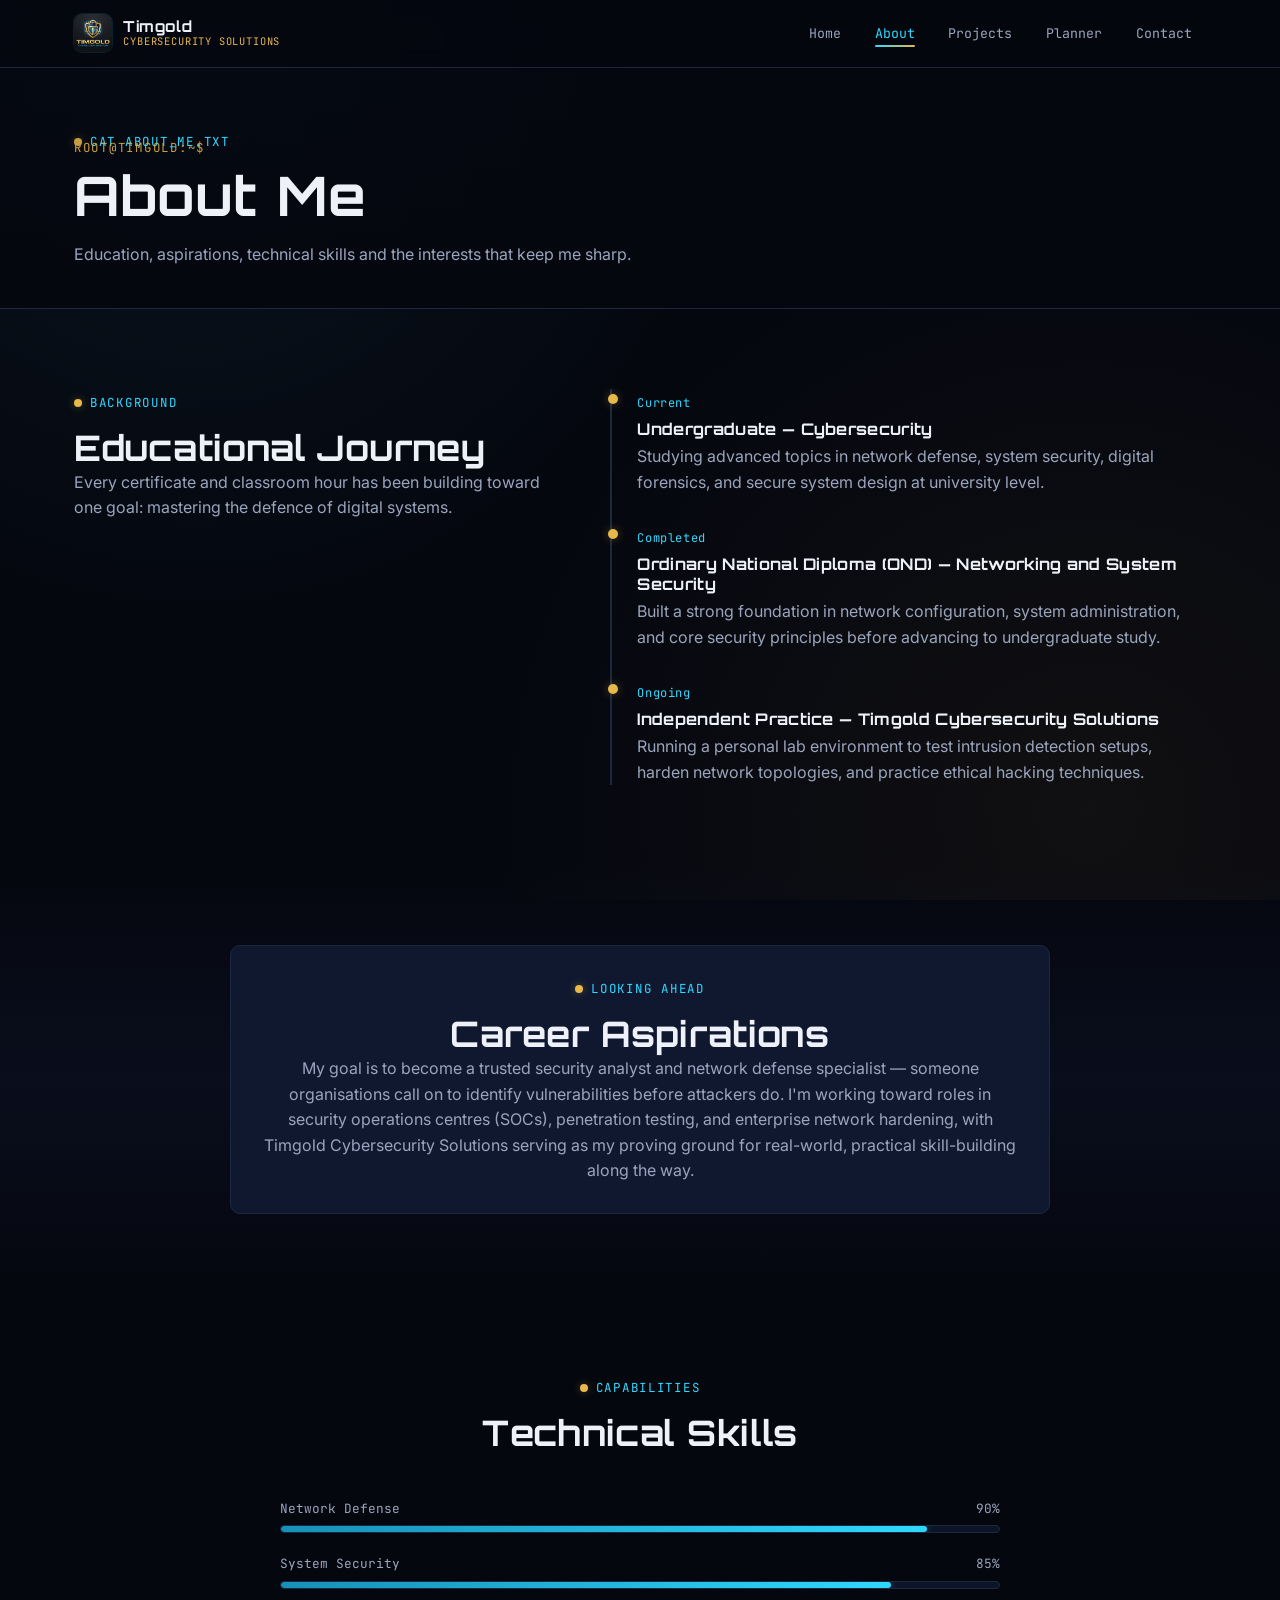
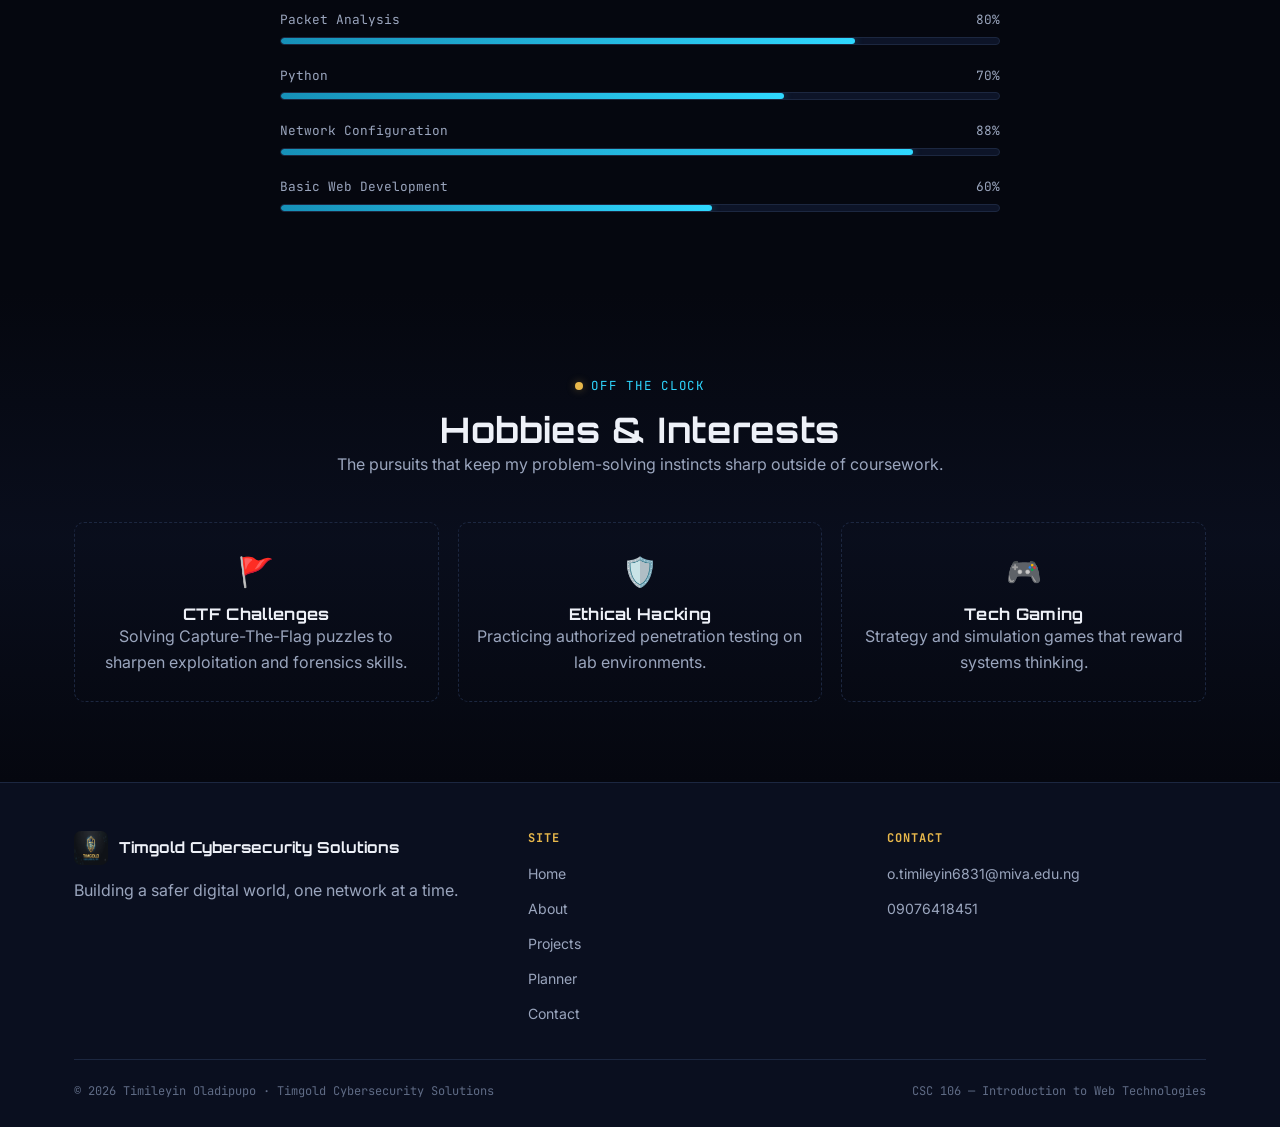
==== commit 8b9edade: "Revise about page content and structure Updated the title and meta description for the about page. A" ====
--- a/about.html
+++ b/about.html
@@ -3,8 +3,8 @@
 <head>
   <meta charset="UTF-8">
   <meta name="viewport" content="width=device-width, initial-scale=1.0">
-  <title>Timileyin Oladipupo | Timgold Cybersecurity Solutions</title>
-  <meta name="description" content="Portfolio of Timileyin Oladipupo — Cybersecurity undergraduate specializing in network defense, packet analysis and system security.">
+  <title>About Me | Timileyin Oladipupo</title>
+  <meta name="description" content="Educational background, career aspirations, technical skills and interests of Timileyin Oladipupo.">
   <link rel="stylesheet" href="style.css">
 </head>
 <body>
@@ -12,7 +12,7 @@
   <header class="site-header">
     <nav class="navbar" aria-label="Primary navigation">
       <a href="index.html" class="brand">
-        <img src="169227.png" alt="Timgold Cybersecurity Solutions logo">
+        <img src="image/logo.jpeg" alt="Timgold Cybersecurity Solutions logo">
         <span class="brand-text">
           <strong>Timgold</strong>
           <span>CYBERSECURITY SOLUTIONS</span>
@@ -33,113 +33,122 @@
 
   <main>
 
-    <!-- ============================= HERO ============================= -->
-    <section class="hero">
-      <div class="hero-bg" aria-hidden="true"></div>
-      <div class="container hero-inner">
-        <div class="hero-content">
-          <p class="eyebrow prompt">whoami</p>
-          <h1>Timileyin Oladipupo<br><span class="accent">Cybersecurity</span> Undergraduate</h1>
-          <p class="hero-lead">
-            I defend networks, dissect packets, and build systems that don't break under pressure.
-            Currently sharpening my edge in network defense and system security through
-            <span class="accent-blue">Timgold Cybersecurity Solutions</span> — my personal lab
-            for practical, hands-on security work.
-          </p>
-          <div class="hero-actions">
-            <a href="projects.html" class="btn btn-primary">View My Projects</a>
-            <a href="contact.html" class="btn btn-outline">Get In Touch</a>
+    <section class="page-header">
+      <div class="container">
+        <p class="eyebrow prompt">cat about_me.txt</p>
+        <h1>About Me</h1>
+        <p>Education, aspirations, technical skills and the interests that keep me sharp.</p>
+      </div>
+    </section>
+
+    <!-- ============================= EDUCATION ============================= -->
+    <section class="section">
+      <div class="container bio-grid">
+        <div class="reveal">
+          <p class="eyebrow">Background</p>
+          <h2>Educational Journey</h2>
+          <p>Every certificate and classroom hour has been building toward one goal: mastering the defence of digital systems.</p>
+        </div>
+
+        <div class="timeline reveal">
+          <div class="timeline-item">
+            <span class="date mono">Current</span>
+            <h4>Undergraduate — Cybersecurity</h4>
+            <p>Studying advanced topics in network defense, system security, digital forensics, and secure system design at university level.</p>
           </div>
-        </div>
-        <div class="hero-photo-wrap">
-          <div class="hero-photo-frame">
-            <img src="141619.png" alt="Portrait photo of Timileyin Oladipupo">
+          <div class="timeline-item">
+            <span class="date mono">Completed</span>
+            <h4>Ordinary National Diploma (OND) — Networking and System Security</h4>
+            <p>Built a strong foundation in network configuration, system administration, and core security principles before advancing to undergraduate study.</p>
           </div>
-          <div class="hero-tag mono">status: securing_networks()</div>
+          <div class="timeline-item">
+            <span class="date mono">Ongoing</span>
+            <h4>Independent Practice — Timgold Cybersecurity Solutions</h4>
+            <p>Running a personal lab environment to test intrusion detection setups, harden network topologies, and practice ethical hacking techniques.</p>
+          </div>
         </div>
       </div>
     </section>
 
-    <!-- ============================= WELCOME / BIO ============================= -->
-    <section class="section" id="welcome">
+    <!-- ============================= ASPIRATIONS ============================= -->
+    <section class="section section-alt">
       <div class="container">
-        <div class="section-head reveal">
-          <p class="eyebrow">Welcome</p>
-          <h2>A Little About My Journey</h2>
-          <p>From configuring routers to hunting for anomalies in traffic captures — here's what drives me.</p>
-        </div>
-
-        <div class="bio-grid">
-          <article class="card reveal">
-            <h3>Why Cybersecurity?</h3>
-            <p>
-              My path into cybersecurity started with a simple curiosity: how do systems actually break,
-              and how do we stop it? That question took me from an Ordinary National Diploma (OND) in
-              Networking and System Security into full-time undergraduate study in Cybersecurity, where
-              I now focus on network defense, system hardening, and threat analysis.
-            </p>
-          </article>
-
-          <article class="card reveal">
-            <h3>What I Do</h3>
-            <p>
-              I build and break lab networks to understand attacker behaviour, analyze packet captures
-              to spot intrusions, and write Python scripts to automate the boring parts of security
-              monitoring. Every project on this site is a step toward becoming a security professional
-              organisations can trust with their infrastructure.
-            </p>
-          </article>
+        <div class="card reveal" style="max-width: 820px; margin-inline: auto; text-align:center;">
+          <p class="eyebrow" style="justify-content:center;">Looking Ahead</p>
+          <h2>Career Aspirations</h2>
+          <p>
+            My goal is to become a trusted security analyst and network defense specialist — someone
+            organisations call on to identify vulnerabilities before attackers do. I'm working toward
+            roles in security operations centres (SOCs), penetration testing, and enterprise network
+            hardening, with Timgold Cybersecurity Solutions serving as my proving ground for real-world,
+            practical skill-building along the way.
+          </p>
         </div>
       </div>
     </section>
 
-    <!-- ============================= FEATURED VIDEO ============================= -->
-    <section class="section section-alt">
+    <!-- ============================= SKILLS ============================= -->
+    <section class="section">
       <div class="container">
         <div class="section-head reveal">
-          <p class="eyebrow">Watch</p>
-          <h2>Featured Video</h2>
-          <p>A short watch related to my work in cybersecurity.</p>
+          <p class="eyebrow">Capabilities</p>
+          <h2>Technical Skills</h2>
         </div>
 
-        <div class="video-wrap reveal">
-          <iframe
-            src="https://www.youtube.com/embed/wMnxQvSuAfg"
-            title="Featured video"
-            frameborder="0"
-            allow="accelerometer; autoplay; clipboard-write; encrypted-media; gyroscope; picture-in-picture; web-share"
-            referrerpolicy="strict-origin-when-cross-origin"
-            allowfullscreen>
-          </iframe>
+        <div class="skill-list reveal" style="max-width: 720px; margin-inline:auto;">
+          <div class="skill-row">
+            <div class="skill-label"><span>Network Defense</span><span>90%</span></div>
+            <div class="skill-track"><div class="skill-fill" data-value="90"></div></div>
+          </div>
+          <div class="skill-row">
+            <div class="skill-label"><span>System Security</span><span>85%</span></div>
+            <div class="skill-track"><div class="skill-fill" data-value="85"></div></div>
+          </div>
+          <div class="skill-row">
+            <div class="skill-label"><span>Packet Analysis</span><span>80%</span></div>
+            <div class="skill-track"><div class="skill-fill" data-value="80"></div></div>
+          </div>
+          <div class="skill-row">
+            <div class="skill-label"><span>Python</span><span>70%</span></div>
+            <div class="skill-track"><div class="skill-fill" data-value="70"></div></div>
+          </div>
+          <div class="skill-row">
+            <div class="skill-label"><span>Network Configuration</span><span>88%</span></div>
+            <div class="skill-track"><div class="skill-fill" data-value="88"></div></div>
+          </div>
+          <div class="skill-row">
+            <div class="skill-label"><span>Basic Web Development</span><span>60%</span></div>
+            <div class="skill-track"><div class="skill-fill" data-value="60"></div></div>
+          </div>
         </div>
       </div>
     </section>
 
-    <!-- ============================= QUICK LINKS ============================= -->
-    <section class="section">
+    <!-- ============================= INTERESTS ============================= -->
+    <section class="section section-alt">
       <div class="container">
         <div class="section-head reveal">
-          <p class="eyebrow">Explore</p>
-          <h2>Find Your Way Around</h2>
+          <p class="eyebrow">Off The Clock</p>
+          <h2>Hobbies &amp; Interests</h2>
+          <p>The pursuits that keep my problem-solving instincts sharp outside of coursework.</p>
         </div>
 
-        <div class="grid-4">
-          <a href="about.html" class="card reveal">
-            <h3>About Me</h3>
-            <p>Education, skills &amp; interests.</p>
-          </a>
-          <a href="projects.html" class="card reveal">
-            <h3>Projects</h3>
-            <p>Security builds &amp; case studies.</p>
-          </a>
-          <a href="planner.html" class="card reveal">
-            <h3>Academic Planner</h3>
-            <p>My live task dashboard.</p>
-          </a>
-          <a href="contact.html" class="card reveal">
-            <h3>Contact</h3>
-            <p>Let's talk security.</p>
-          </a>
+        <div class="interest-grid reveal">
+          <div class="interest-card">
+            <div class="icon">🚩</div>
+            <h4>CTF Challenges</h4>
+            <p>Solving Capture-The-Flag puzzles to sharpen exploitation and forensics skills.</p>
+          </div>
+          <div class="interest-card">
+            <div class="icon">🛡️</div>
+            <h4>Ethical Hacking</h4>
+            <p>Practicing authorized penetration testing on lab environments.</p>
+          </div>
+          <div class="interest-card">
+            <div class="icon">🎮</div>
+            <h4>Tech Gaming</h4>
+            <p>Strategy and simulation games that reward systems thinking.</p>
+          </div>
         </div>
       </div>
     </section>
@@ -151,7 +160,7 @@
       <div class="footer-grid">
         <div class="footer-col">
           <div class="footer-brand">
-            <img src="169227.png" alt="Timgold Cybersecurity Solutions logo">
+            <img src="image/logo.jpeg" alt="Timgold Cybersecurity Solutions logo">
             <strong>Timgold Cybersecurity Solutions</strong>
           </div>
           <p>Building a safer digital world, one network at a time.</p>
@@ -176,7 +185,7 @@
       </div>
       <div class="footer-bottom">
         <span>&copy; 2026 Timileyin Oladipupo · Timgold Cybersecurity Solutions</span>
-        <span>COS 106 — Introduction to Web Technologies</span>
+        <span>CSC 106 — Introduction to Web Technologies</span>
       </div>
     </div>
   </footer>
